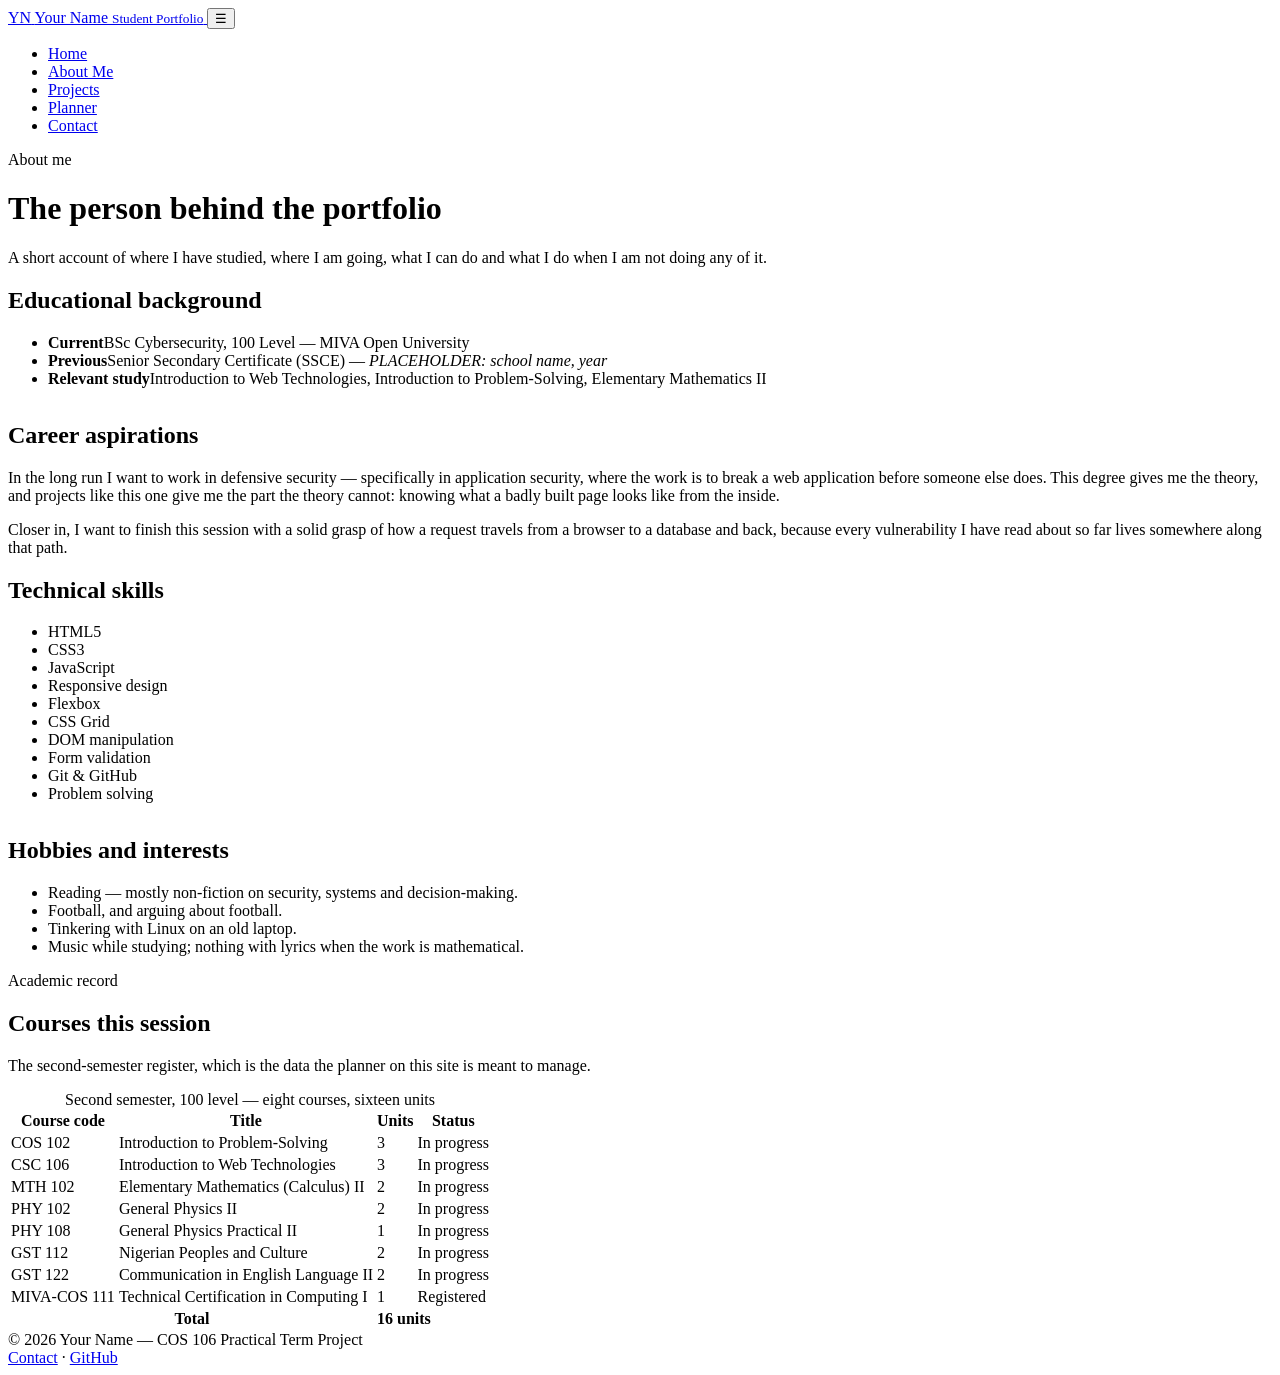
==== about.html @ 77339d54 "Add files via upload" ====
<!DOCTYPE html>
<html lang="en">
<head>
  <meta charset="UTF-8">
  <meta name="viewport" content="width=device-width, initial-scale=1.0">
  <title>About Me | Your Name — Student Portfolio</title>
  <meta name="description" content="Educational background, career aspirations, technical skills and academic record.">
  <link rel="stylesheet" href="css/style.css">
</head>
<body>

  <header class="site-header">
    <div class="container nav-bar">
      <a class="brand" href="index.html">
        <span class="mark" aria-hidden="true">YN</span>
        <span>
          Your Name
          <small>Student Portfolio</small>
        </span>
      </a>

      <button class="nav-toggle" id="navToggle" aria-expanded="false" aria-controls="navLinks" aria-label="Open menu">
        &#9776;
      </button>

      <nav aria-label="Main navigation">
        <ul class="nav-links" id="navLinks">
          <li><a href="index.html">Home</a></li>
          <li><a href="about.html" aria-current="page">About Me</a></li>
          <li><a href="projects.html">Projects</a></li>
          <li><a href="planner.html">Planner</a></li>
          <li><a href="contact.html">Contact</a></li>
        </ul>
      </nav>
    </div>
  </header>

  <main>
    <div class="container">

      <div class="page-head">
        <span class="eyebrow">About me</span>
        <h1>The person behind the portfolio</h1>
        <p class="lead muted">
          A short account of where I have studied, where I am going, what I can do and
          what I do when I am not doing any of it.
        </p>
      </div>

      <!-- ================= BACKGROUND + ASPIRATIONS ================= -->
      <section class="about-grid" aria-labelledby="backgroundTitle">
        <div>
          <h2 id="backgroundTitle">Educational background</h2>
          <ul class="info-list">
            <li><strong>Current</strong><span>BSc Cybersecurity, 100 Level — MIVA Open University</span></li>
            <li><strong>Previous</strong><span>Senior Secondary Certificate (SSCE) — <em>PLACEHOLDER: school name, year</em></span></li>
            <li><strong>Relevant study</strong><span>Introduction to Web Technologies, Introduction to Problem-Solving, Elementary Mathematics II</span></li>
          </ul>

          <h2 style="margin-top:34px">Career aspirations</h2>
          <p>
            <!-- PLACEHOLDER: 3-5 sentences, in your own words -->
            In the long run I want to work in defensive security — specifically in
            application security, where the work is to break a web application before
            someone else does. This degree gives me the theory, and projects like this one
            give me the part the theory cannot: knowing what a badly built page looks like
            from the inside.
          </p>
          <p>
            Closer in, I want to finish this session with a solid grasp of how a request
            travels from a browser to a database and back, because every vulnerability I
            have read about so far lives somewhere along that path.
          </p>
        </div>

        <div>
          <h2>Technical skills</h2>
          <ul class="skills">
            <li>HTML5</li>
            <li>CSS3</li>
            <li>JavaScript</li>
            <li>Responsive design</li>
            <li>Flexbox</li>
            <li>CSS Grid</li>
            <li>DOM manipulation</li>
            <li>Form validation</li>
            <li>Git &amp; GitHub</li>
            <li>Problem solving</li>
          </ul>

          <h2 style="margin-top:34px">Hobbies and interests</h2>
          <ul>
            <li>Reading — mostly non-fiction on security, systems and decision-making.</li>
            <li>Football, and arguing about football.</li>
            <li>Tinkering with Linux on an old laptop.</li>
            <li>Music while studying; nothing with lyrics when the work is mathematical.</li>
          </ul>
        </div>
      </section>

      <!-- ================= ACADEMIC RECORD TABLE ================= -->
      <section aria-labelledby="recordTitle">
        <div class="page-head">
          <span class="eyebrow">Academic record</span>
          <h2 id="recordTitle">Courses this session</h2>
          <p class="muted">
            The second-semester register, which is the data the planner on this site is
            meant to manage.
          </p>
        </div>

        <div class="table-wrap">
          <table>
            <caption>Second semester, 100 level — eight courses, sixteen units</caption>
            <thead>
              <tr>
                <th scope="col">Course code</th>
                <th scope="col">Title</th>
                <th scope="col">Units</th>
                <th scope="col">Status</th>
              </tr>
            </thead>
            <tbody>
              <tr>
                <td>COS 102</td>
                <td>Introduction to Problem-Solving</td>
                <td>3</td>
                <td><span class="status status--now">In progress</span></td>
              </tr>
              <tr>
                <td>CSC 106</td>
                <td>Introduction to Web Technologies</td>
                <td>3</td>
                <td><span class="status status--now">In progress</span></td>
              </tr>
              <tr>
                <td>MTH 102</td>
                <td>Elementary Mathematics (Calculus) II</td>
                <td>2</td>
                <td><span class="status status--now">In progress</span></td>
              </tr>
              <tr>
                <td>PHY 102</td>
                <td>General Physics II</td>
                <td>2</td>
                <td><span class="status status--now">In progress</span></td>
              </tr>
              <tr>
                <td>PHY 108</td>
                <td>General Physics Practical II</td>
                <td>1</td>
                <td><span class="status status--now">In progress</span></td>
              </tr>
              <tr>
                <td>GST 112</td>
                <td>Nigerian Peoples and Culture</td>
                <td>2</td>
                <td><span class="status status--now">In progress</span></td>
              </tr>
              <tr>
                <td>GST 122</td>
                <td>Communication in English Language II</td>
                <td>2</td>
                <td><span class="status status--now">In progress</span></td>
              </tr>
              <tr>
                <td>MIVA-COS 111</td>
                <td>Technical Certification in Computing I</td>
                <td>1</td>
                <td><span class="status status--done">Registered</span></td>
              </tr>
            </tbody>
            <tfoot>
              <tr>
                <th scope="row" colspan="2">Total</th>
                <td colspan="2"><strong>16 units</strong></td>
              </tr>
            </tfoot>
          </table>
        </div>
      </section>

    </div>
  </main>

  <footer class="site-footer">
    <div class="container footer-inner">
      <p style="margin:0">&copy; <span id="year">2026</span> Your Name — COS 106 Practical Term Project</p>
      <p style="margin:0">
        <a href="contact.html">Contact</a> ·
        <a href="https://github.com/" target="_blank" rel="noopener noreferrer">GitHub</a>
      </p>
    </div>
  </footer>

  <script src="js/main.js"></script>
</body>
</html>
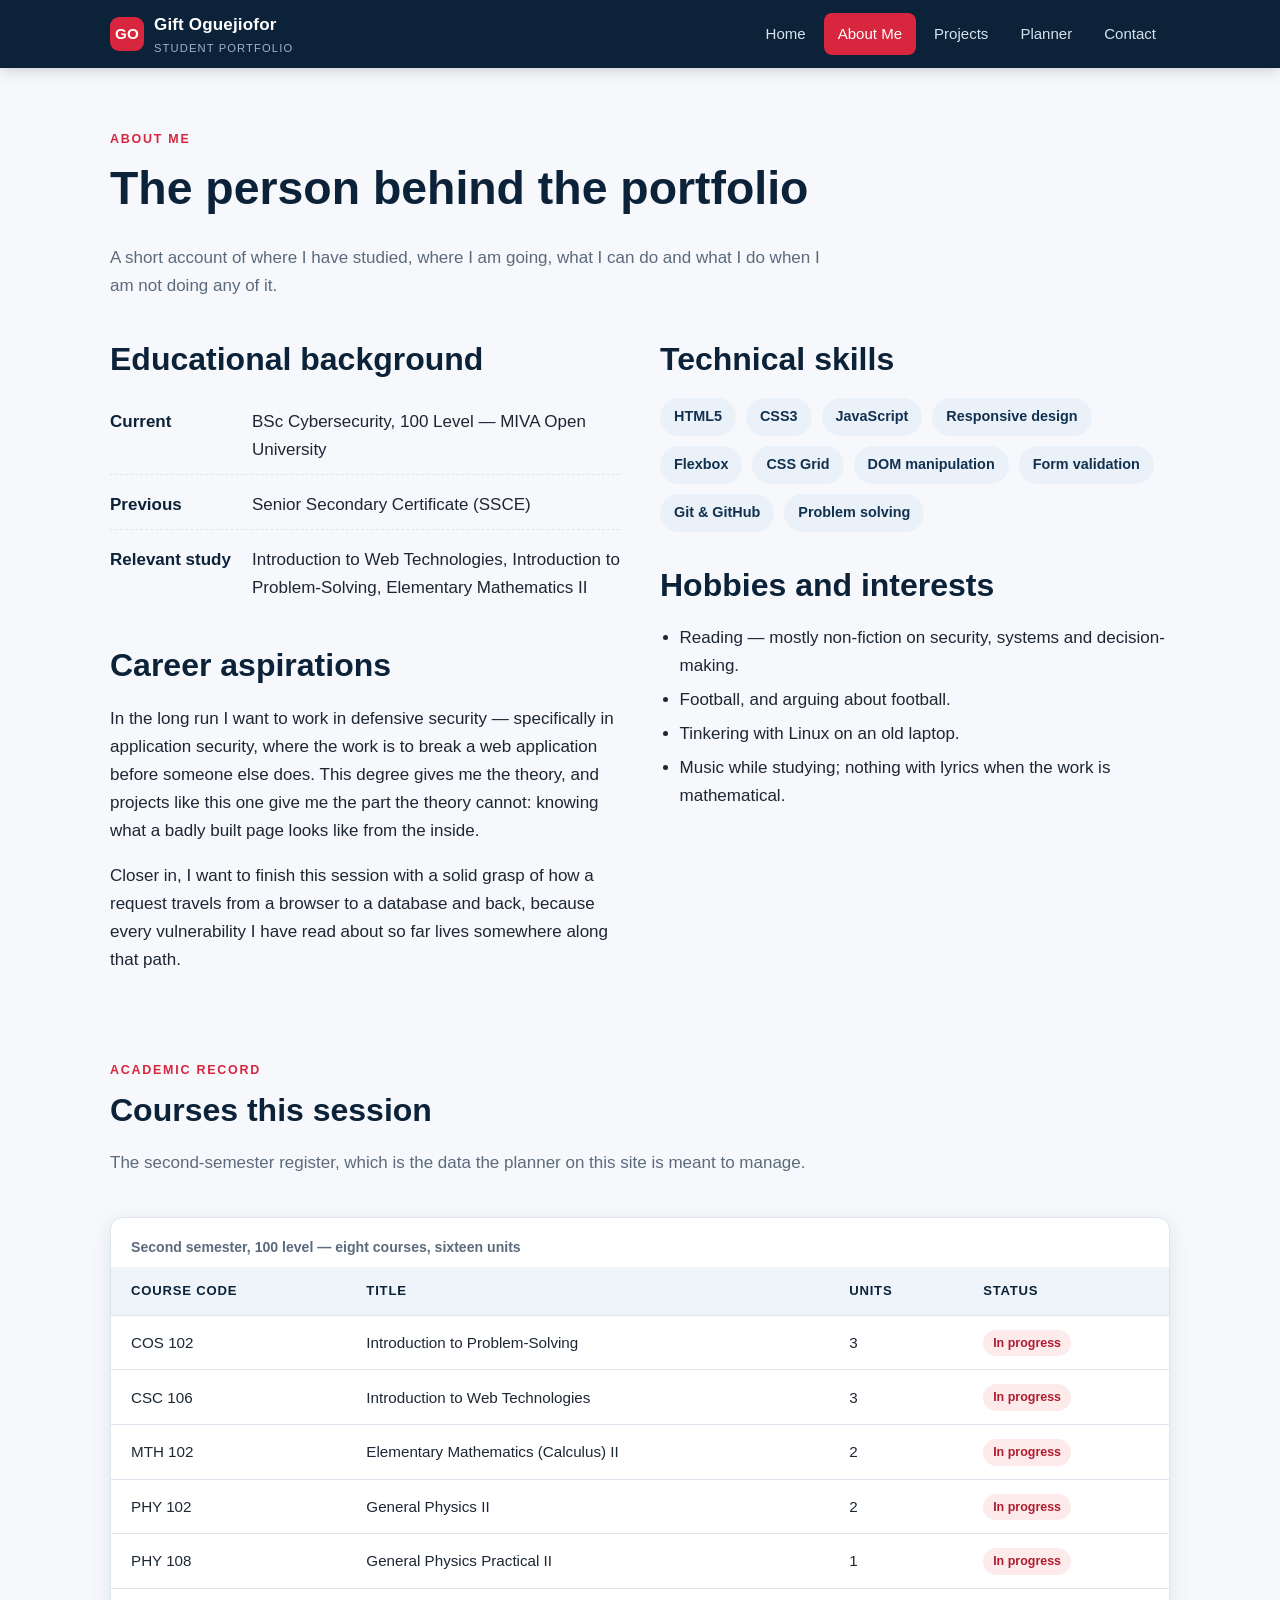
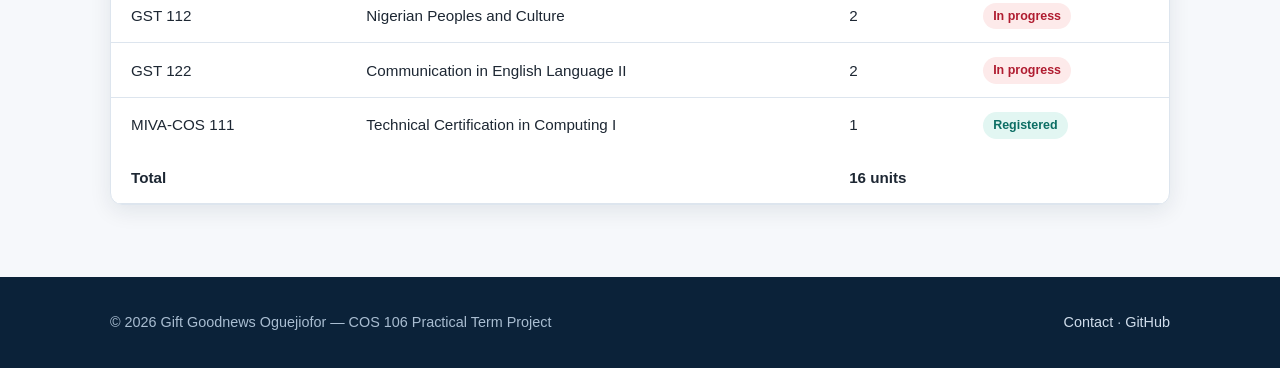
==== commit b3ac4f3d: "Personalise site: name, contact details, repo link; remove placeholder notes" ====
--- a/about.html
+++ b/about.html
@@ -3,7 +3,7 @@
 <head>
   <meta charset="UTF-8">
   <meta name="viewport" content="width=device-width, initial-scale=1.0">
-  <title>About Me | Your Name — Student Portfolio</title>
+  <title>About Me | Gift Goodnews Oguejiofor — Student Portfolio</title>
   <meta name="description" content="Educational background, career aspirations, technical skills and academic record.">
   <link rel="stylesheet" href="css/style.css">
 </head>
@@ -12,9 +12,9 @@
   <header class="site-header">
     <div class="container nav-bar">
       <a class="brand" href="index.html">
-        <span class="mark" aria-hidden="true">YN</span>
+        <span class="mark" aria-hidden="true">GO</span>
         <span>
-          Your Name
+          Gift Oguejiofor
           <small>Student Portfolio</small>
         </span>
       </a>
@@ -53,7 +53,7 @@
           <h2 id="backgroundTitle">Educational background</h2>
           <ul class="info-list">
             <li><strong>Current</strong><span>BSc Cybersecurity, 100 Level — MIVA Open University</span></li>
-            <li><strong>Previous</strong><span>Senior Secondary Certificate (SSCE) — <em>PLACEHOLDER: school name, year</em></span></li>
+            <li><strong>Previous</strong><span>Senior Secondary Certificate (SSCE)</span></li>
             <li><strong>Relevant study</strong><span>Introduction to Web Technologies, Introduction to Problem-Solving, Elementary Mathematics II</span></li>
           </ul>
 
@@ -185,10 +185,10 @@
 
   <footer class="site-footer">
     <div class="container footer-inner">
-      <p style="margin:0">&copy; <span id="year">2026</span> Your Name — COS 106 Practical Term Project</p>
+      <p style="margin:0">&copy; <span id="year">2026</span> Gift Goodnews Oguejiofor — COS 106 Practical Term Project</p>
       <p style="margin:0">
         <a href="contact.html">Contact</a> ·
-        <a href="https://github.com/" target="_blank" rel="noopener noreferrer">GitHub</a>
+        <a href="https://github.com/ggo-sys/student-portfolio" target="_blank" rel="noopener noreferrer">GitHub</a>
       </p>
     </div>
   </footer>
--- a/css/style.css
+++ b/css/style.css
@@ -0,0 +1,613 @@
+/* ==========================================================================
+   CSC 106 — Student Portfolio & Academic Management Website
+   Single external stylesheet, linked by every page.
+   Sections: variables > reset > layout > header/nav > footer > components >
+             planner > form > utilities > responsive
+   ========================================================================== */
+
+/* ---------- 1. Design tokens (consistent colour scheme) ---------- */
+:root {
+  --navy: #0b2239;
+  --navy-soft: #12314f;
+  --accent: #d7263d;
+  --accent-dark: #b01c30;
+  --teal: #12968a;
+  --ink: #1d2733;
+  --muted: #5b6b7d;
+  --bg: #f6f8fb;
+  --card: #ffffff;
+  --border: #dde5ee;
+  --radius: 12px;
+  --shadow: 0 6px 22px rgba(11, 34, 57, 0.09);
+  --shadow-lg: 0 16px 44px rgba(11, 34, 57, 0.16);
+  --max: 1100px;
+  --ease: 220ms ease;
+}
+
+/* ---------- 2. Reset ---------- */
+*,
+*::before,
+*::after { box-sizing: border-box; }
+
+html { scroll-behavior: smooth; }
+
+body {
+  margin: 0;
+  font-family: "Segoe UI", Roboto, "Helvetica Neue", Arial, sans-serif;
+  font-size: 17px;
+  line-height: 1.65;
+  color: var(--ink);
+  background: var(--bg);
+}
+
+img { max-width: 100%; display: block; }
+figure { margin: 0; }
+h1, h2, h3, h4 { line-height: 1.22; margin: 0 0 0.6em; color: var(--navy); }
+h1 { font-size: clamp(1.9rem, 4.2vw, 2.9rem); }
+h2 { font-size: clamp(1.45rem, 3vw, 2rem); }
+h3 { font-size: 1.15rem; }
+p { margin: 0 0 1em; }
+a { color: var(--accent); text-decoration: none; transition: color var(--ease); }
+a:hover { color: var(--accent-dark); }
+ul { margin: 0 0 1em; padding-left: 1.15em; }
+li { margin-bottom: 0.35em; }
+
+/* keyboard focus stays visible everywhere */
+a:focus-visible,
+button:focus-visible,
+input:focus-visible,
+textarea:focus-visible,
+select:focus-visible {
+  outline: 3px solid var(--teal);
+  outline-offset: 2px;
+}
+
+/* ---------- 3. Layout ---------- */
+.container {
+  width: 100%;
+  max-width: var(--max);
+  margin: 0 auto;
+  padding: 0 20px;
+}
+
+main { display: block; padding: 56px 0 72px; }
+main > .container > section + section { margin-top: 64px; }
+
+.page-head { max-width: 720px; margin-bottom: 40px; }
+.page-head .eyebrow {
+  display: inline-block;
+  font-size: 0.78rem;
+  letter-spacing: 0.14em;
+  text-transform: uppercase;
+  font-weight: 700;
+  color: var(--accent);
+  margin-bottom: 10px;
+}
+
+/* ---------- 4. Header and navigation ---------- */
+.site-header {
+  position: sticky;
+  top: 0;
+  z-index: 50;
+  background: var(--navy);
+  box-shadow: 0 2px 14px rgba(0, 0, 0, 0.18);
+}
+
+.nav-bar {
+  display: flex;
+  align-items: center;
+  justify-content: space-between;
+  gap: 20px;
+  min-height: 68px;
+}
+
+.brand {
+  display: flex;
+  align-items: center;
+  gap: 10px;
+  color: #fff;
+  font-weight: 700;
+  letter-spacing: 0.01em;
+}
+.brand:hover { color: #fff; }
+.brand .mark {
+  display: grid;
+  place-items: center;
+  width: 34px;
+  height: 34px;
+  border-radius: 9px;
+  background: var(--accent);
+  color: #fff;
+  font-size: 0.95rem;
+}
+.brand small {
+  display: block;
+  font-size: 0.7rem;
+  font-weight: 500;
+  letter-spacing: 0.1em;
+  text-transform: uppercase;
+  color: #9fb4c9;
+}
+
+/* nav list */
+.nav-links {
+  display: flex;
+  align-items: center;
+  gap: 4px;
+  list-style: none;
+  margin: 0;
+  padding: 0;
+}
+.nav-links li { margin: 0; }
+.nav-links a {
+  display: block;
+  padding: 9px 14px;
+  border-radius: 8px;
+  color: #d7e3ef;
+  font-size: 0.94rem;
+  font-weight: 500;
+  transition: background var(--ease), color var(--ease);
+}
+.nav-links a:hover { background: var(--navy-soft); color: #fff; }
+.nav-links a[aria-current="page"] {
+  background: var(--accent);
+  color: #fff;
+}
+
+/* mobile menu button */
+.nav-toggle {
+  display: none;
+  width: 44px;
+  height: 44px;
+  border: 1px solid #33506f;
+  border-radius: 9px;
+  background: transparent;
+  color: #fff;
+  font-size: 1.25rem;
+  cursor: pointer;
+  transition: background var(--ease);
+}
+.nav-toggle:hover { background: var(--navy-soft); }
+
+/* ---------- 5. Hero (homepage) ---------- */
+.hero {
+  display: grid;
+  grid-template-columns: 1.35fr 0.85fr;
+  gap: 48px;
+  align-items: center;
+  padding: 28px 0 8px;
+}
+.hero-text h1 { margin-bottom: 0.35em; }
+.hero-text .lead { font-size: 1.1rem; color: var(--muted); max-width: 46ch; }
+.hero-photo {
+  position: relative;
+  justify-self: center;
+  width: 100%;
+  max-width: 330px;
+}
+.hero-photo img {
+  width: 100%;
+  aspect-ratio: 4 / 5;
+  object-fit: cover;
+  border-radius: 18px;
+  box-shadow: var(--shadow-lg);
+  border: 6px solid #fff;
+  background: #e7edf4;
+}
+
+/* ---------- 6. Buttons ---------- */
+.btn {
+  display: inline-flex;
+  align-items: center;
+  gap: 8px;
+  padding: 12px 22px;
+  border: 0;
+  border-radius: 9px;
+  background: var(--accent);
+  color: #fff;
+  font: inherit;
+  font-weight: 600;
+  cursor: pointer;
+  transition: transform var(--ease), background var(--ease), box-shadow var(--ease);
+}
+.btn:hover {
+  background: var(--accent-dark);
+  color: #fff;
+  transform: translateY(-2px);
+  box-shadow: 0 8px 20px rgba(215, 38, 61, 0.3);
+}
+.btn:active { transform: translateY(0); }
+.btn--ghost {
+  background: transparent;
+  color: var(--navy);
+  border: 2px solid var(--border);
+}
+.btn--ghost:hover {
+  background: #fff;
+  color: var(--navy);
+  border-color: var(--navy);
+  box-shadow: var(--shadow);
+}
+.btn-row { display: flex; flex-wrap: wrap; gap: 12px; margin-top: 22px; }
+
+/* ---------- 7. Cards / grids (CSS Grid) ---------- */
+.card {
+  background: var(--card);
+  border: 1px solid var(--border);
+  border-radius: var(--radius);
+  padding: 26px;
+  box-shadow: var(--shadow);
+  transition: transform var(--ease), box-shadow var(--ease);
+}
+.card h3 { margin-top: 0; }
+.card p:last-child { margin-bottom: 0; }
+
+.card-grid {
+  display: grid;
+  grid-template-columns: repeat(auto-fit, minmax(260px, 1fr));
+  gap: 24px;
+}
+
+/* project cards */
+.project-grid {
+  display: grid;
+  grid-template-columns: repeat(auto-fit, minmax(290px, 1fr));
+  gap: 28px;
+}
+.project {
+  display: flex;
+  flex-direction: column;
+  overflow: hidden;
+  background: var(--card);
+  border: 1px solid var(--border);
+  border-radius: var(--radius);
+  box-shadow: var(--shadow);
+  transition: transform var(--ease), box-shadow var(--ease);
+}
+.project:hover { transform: translateY(-6px); box-shadow: var(--shadow-lg); }
+.project img {
+  width: 100%;
+  aspect-ratio: 16 / 10;
+  object-fit: cover;
+  background: #e7edf4;
+}
+.project .body { padding: 22px 22px 24px; display: flex; flex-direction: column; flex: 1; }
+.project .body p { color: var(--muted); flex: 1; }
+.project .tags { display: flex; flex-wrap: wrap; gap: 8px; margin: 0 0 16px; padding: 0; list-style: none; }
+.project .tags li {
+  margin: 0;
+  font-size: 0.76rem;
+  font-weight: 600;
+  letter-spacing: 0.04em;
+  text-transform: uppercase;
+  color: var(--navy-soft);
+  background: #eaf1f8;
+  padding: 4px 9px;
+  border-radius: 999px;
+}
+.project .links { display: flex; gap: 16px; font-weight: 600; font-size: 0.92rem; }
+
+/* ---------- 8. Tables ---------- */
+.table-wrap {
+  overflow-x: auto;
+  border: 1px solid var(--border);
+  border-radius: var(--radius);
+  background: var(--card);
+  box-shadow: var(--shadow);
+}
+table { width: 100%; border-collapse: collapse; font-size: 0.95rem; }
+caption {
+  caption-side: top;
+  text-align: left;
+  padding: 18px 20px 8px;
+  font-weight: 600;
+  color: var(--muted);
+  font-size: 0.88rem;
+}
+th, td { padding: 13px 20px; text-align: left; border-bottom: 1px solid var(--border); }
+thead th {
+  background: #eef4fa;
+  color: var(--navy);
+  font-size: 0.82rem;
+  letter-spacing: 0.06em;
+  text-transform: uppercase;
+}
+tbody tr:last-child td { border-bottom: 0; }
+tbody tr:hover { background: #f9fbfd; }
+.status {
+  display: inline-block;
+  padding: 3px 10px;
+  border-radius: 999px;
+  font-size: 0.78rem;
+  font-weight: 700;
+}
+.status--done { background: #e2f6f2; color: #0c6e64; }
+.status--now { background: #fdeaea; color: var(--accent-dark); }
+
+/* ---------- 9. About page layout ---------- */
+.about-grid {
+  display: grid;
+  grid-template-columns: 1fr 1fr;
+  gap: 40px;
+  align-items: start;
+}
+.info-list { list-style: none; padding: 0; }
+.info-list li {
+  display: flex;
+  gap: 12px;
+  padding: 10px 0;
+  border-bottom: 1px dashed var(--border);
+}
+.info-list li:last-child { border-bottom: 0; }
+.info-list strong { color: var(--navy); min-width: 130px; }
+
+.skills { display: flex; flex-wrap: wrap; gap: 10px; padding: 0; list-style: none; }
+.skills li {
+  margin: 0;
+  padding: 7px 14px;
+  border-radius: 999px;
+  background: #eaf1f8;
+  color: var(--navy-soft);
+  font-size: 0.9rem;
+  font-weight: 600;
+  transition: transform var(--ease), background var(--ease);
+}
+.skills li:hover { transform: translateY(-2px); background: #dbe8f5; }
+
+/* ---------- 10. Multimedia ---------- */
+.media-block {
+  display: grid;
+  grid-template-columns: 1fr 1.4fr;
+  gap: 30px;
+  align-items: center;
+  background: var(--navy);
+  color: #dbe7f2;
+  border-radius: var(--radius);
+  padding: 30px;
+}
+.media-block h2, .media-block h3 { color: #fff; }
+.media-block audio { width: 100%; }
+
+/* ---------- 11. Academic planner ---------- */
+.planner { display: grid; grid-template-columns: 1fr; gap: 26px; }
+
+.planner-form {
+  display: grid;
+  grid-template-columns: 1fr auto;
+  gap: 12px;
+  background: var(--card);
+  border: 1px solid var(--border);
+  border-radius: var(--radius);
+  padding: 20px;
+  box-shadow: var(--shadow);
+}
+.planner-form input {
+  width: 100%;
+  padding: 13px 16px;
+  font: inherit;
+  color: var(--ink);
+  background: #f9fbfd;
+  border: 2px solid var(--border);
+  border-radius: 9px;
+  transition: border-color var(--ease), background var(--ease);
+}
+.planner-form input:focus { border-color: var(--teal); background: #fff; }
+
+.task-stats {
+  display: flex;
+  flex-wrap: wrap;
+  gap: 10px 28px;
+  font-size: 0.92rem;
+  color: var(--muted);
+}
+.task-stats strong { color: var(--navy); font-size: 1.05rem; }
+
+.task-list { list-style: none; margin: 0; padding: 0; display: grid; gap: 10px; }
+.task {
+  display: grid;
+  grid-template-columns: auto 1fr auto;
+  align-items: center;
+  gap: 14px;
+  padding: 14px 18px;
+  background: var(--card);
+  border: 1px solid var(--border);
+  border-left: 5px solid var(--teal);
+  border-radius: 10px;
+  box-shadow: 0 3px 10px rgba(11, 34, 57, 0.06);
+  animation: slide-in 260ms ease both;
+  transition: opacity var(--ease), border-color var(--ease), transform var(--ease);
+}
+.task:hover { transform: translateX(3px); }
+.task input[type="checkbox"] {
+  width: 20px;
+  height: 20px;
+  accent-color: var(--teal);
+  cursor: pointer;
+}
+.task .task-text { word-break: break-word; }
+.task.is-done {
+  border-left-color: var(--border);
+  opacity: 0.62;
+}
+.task.is-done .task-text { text-decoration: line-through; color: var(--muted); }
+
+.delete-btn {
+  border: 0;
+  background: #fdeaea;
+  color: var(--accent-dark);
+  font: inherit;
+  font-size: 0.85rem;
+  font-weight: 600;
+  padding: 7px 13px;
+  border-radius: 8px;
+  cursor: pointer;
+  transition: background var(--ease), color var(--ease);
+}
+.delete-btn:hover { background: var(--accent); color: #fff; }
+
+.empty-state {
+  text-align: center;
+  padding: 38px 20px;
+  border: 2px dashed var(--border);
+  border-radius: var(--radius);
+  color: var(--muted);
+  background: #fbfdff;
+}
+
+@keyframes slide-in {
+  from { opacity: 0; transform: translateY(-6px); }
+  to { opacity: 1; transform: translateY(0); }
+}
+
+/* ---------- 12. Contact form ---------- */
+.contact-grid { display: grid; grid-template-columns: 1.15fr 0.85fr; gap: 40px; align-items: start; }
+
+.form-card {
+  background: var(--card);
+  border: 1px solid var(--border);
+  border-radius: var(--radius);
+  padding: 30px;
+  box-shadow: var(--shadow);
+}
+.field { margin-bottom: 20px; }
+.field label {
+  display: block;
+  font-weight: 600;
+  font-size: 0.92rem;
+  margin-bottom: 7px;
+  color: var(--navy);
+}
+.field input,
+.field textarea {
+  width: 100%;
+  padding: 12px 15px;
+  font: inherit;
+  color: var(--ink);
+  background: #f9fbfd;
+  border: 2px solid var(--border);
+  border-radius: 9px;
+  transition: border-color var(--ease), background var(--ease), box-shadow var(--ease);
+}
+.field textarea { resize: vertical; min-height: 130px; }
+.field input:focus,
+.field textarea:focus {
+  border-color: var(--teal);
+  background: #fff;
+  box-shadow: 0 0 0 4px rgba(18, 150, 138, 0.12);
+}
+.field.has-error input,
+.field.has-error textarea { border-color: var(--accent); background: #fffafa; }
+
+.error-msg {
+  display: block;
+  min-height: 1.2em;
+  margin-top: 6px;
+  font-size: 0.84rem;
+  font-weight: 600;
+  color: var(--accent-dark);
+}
+
+.form-status {
+  margin-top: 18px;
+  padding: 14px 16px;
+  border-radius: 9px;
+  font-weight: 600;
+  font-size: 0.94rem;
+  display: none;
+}
+.form-status.is-visible { display: block; animation: slide-in 260ms ease both; }
+.form-status.is-ok { background: #e2f6f2; color: #0c6e64; }
+.form-status.is-bad { background: #fdeaea; color: var(--accent-dark); }
+
+/* ---------- 13. Footer ---------- */
+.site-footer {
+  background: var(--navy);
+  color: #a9bdd1;
+  padding: 34px 0;
+  font-size: 0.9rem;
+}
+.footer-inner {
+  display: flex;
+  flex-wrap: wrap;
+  gap: 14px;
+  justify-content: space-between;
+  align-items: center;
+}
+.site-footer a { color: #cfdcea; }
+.site-footer a:hover { color: #fff; }
+
+/* ---------- 14. Utilities ---------- */
+.sr-only {
+  position: absolute;
+  width: 1px; height: 1px;
+  padding: 0; margin: -1px;
+  overflow: hidden;
+  clip: rect(0 0 0 0);
+  white-space: nowrap;
+  border: 0;
+}
+.muted { color: var(--muted); }
+.mt-0 { margin-top: 0; }
+.text-center { text-align: center; }
+
+/* entrance animation for page content */
+main .container > * { animation: fade-up 460ms ease both; }
+@keyframes fade-up {
+  from { opacity: 0; transform: translateY(10px); }
+  to { opacity: 1; transform: translateY(0); }
+}
+
+/* respect reduced-motion preference */
+@media (prefers-reduced-motion: reduce) {
+  *, *::before, *::after {
+    animation-duration: 0.001ms !important;
+    transition-duration: 0.001ms !important;
+    scroll-behavior: auto !important;
+  }
+}
+
+/* ---------- 15. Responsive (mobile-friendly) ---------- */
+@media (max-width: 900px) {
+  /* minmax(0, 1fr), not 1fr: a grid track defaults to min-content, and a wide
+     child would otherwise push the whole column past the viewport. */
+  .hero { grid-template-columns: minmax(0, 1fr); gap: 34px; }
+  .hero-photo { order: -1; max-width: 260px; }
+  .about-grid,
+  .contact-grid,
+  .media-block { grid-template-columns: minmax(0, 1fr); }
+  main { padding: 40px 0 56px; }
+}
+
+@media (max-width: 760px) {
+  body { font-size: 16px; }
+
+  .nav-toggle { display: block; }
+
+  .nav-links {
+    position: absolute;
+    top: 68px;
+    left: 0;
+    right: 0;
+    flex-direction: column;
+    align-items: stretch;
+    gap: 2px;
+    padding: 12px;
+    background: var(--navy);
+    border-top: 1px solid #24415f;
+    box-shadow: 0 14px 24px rgba(0, 0, 0, 0.28);
+    display: none;
+  }
+  .nav-links.is-open { display: flex; }
+  .nav-links a { padding: 12px 14px; }
+
+  .planner-form { grid-template-columns: minmax(0, 1fr); }
+  .task { grid-template-columns: auto minmax(0, 1fr); row-gap: 10px; }
+  .task .delete-btn { grid-column: 2; justify-self: start; }
+  .form-card { padding: 22px; }
+  .project-grid { grid-template-columns: minmax(0, 1fr); }
+}
+
+@media (max-width: 420px) {
+  .brand small { display: none; }
+  .btn { width: 100%; justify-content: center; }
+}
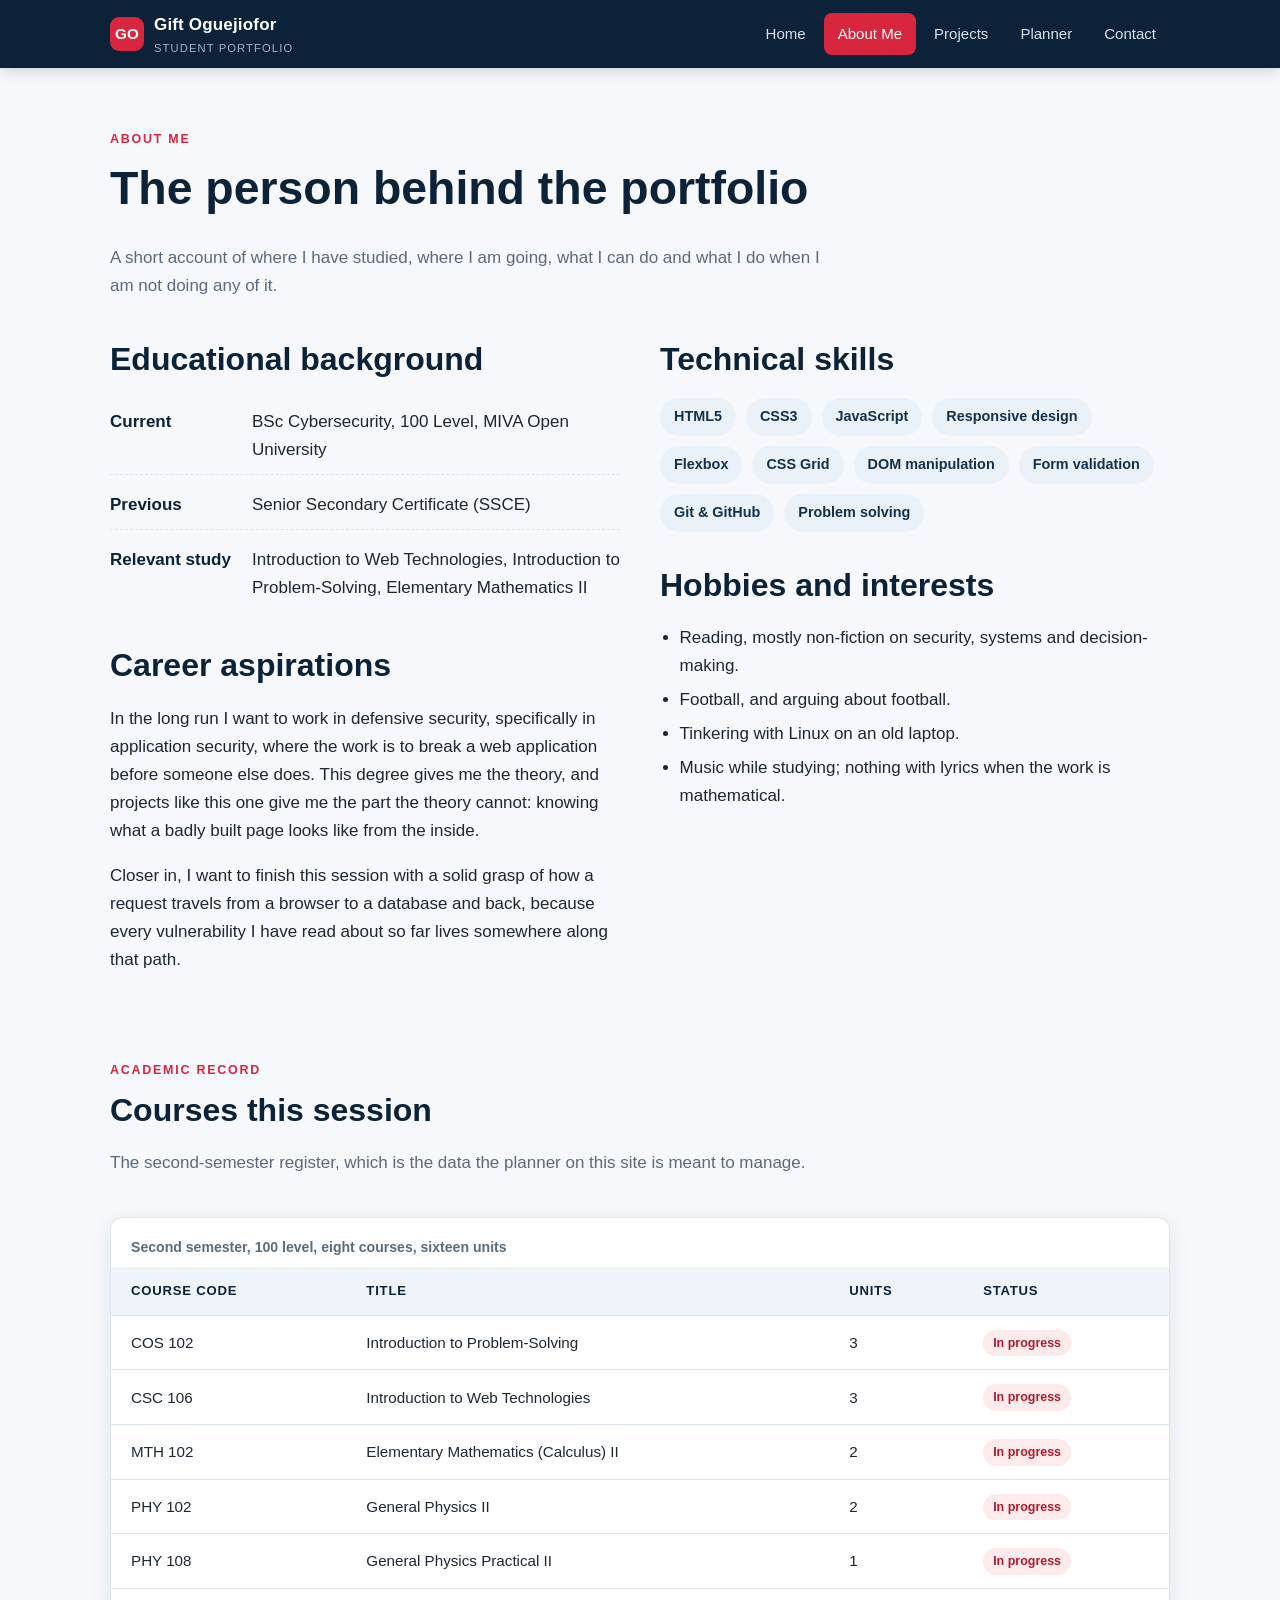
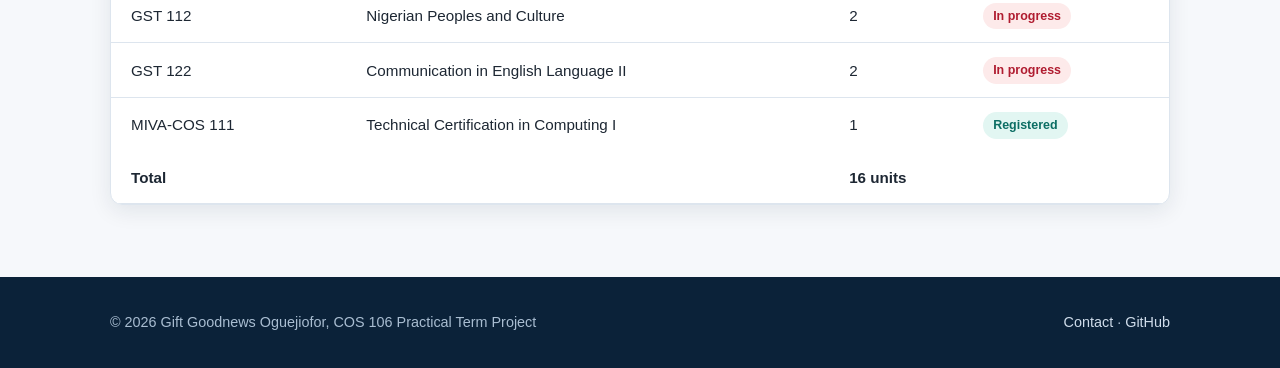
==== commit 9d478313: "Remove audio element; replace long dashes with ordinary punctuation" ====
--- a/about.html
+++ b/about.html
@@ -1,198 +1,198 @@
 <!DOCTYPE html>
 <html lang="en">
 <head>
-  <meta charset="UTF-8">
-  <meta name="viewport" content="width=device-width, initial-scale=1.0">
-  <title>About Me | Gift Goodnews Oguejiofor — Student Portfolio</title>
-  <meta name="description" content="Educational background, career aspirations, technical skills and academic record.">
-  <link rel="stylesheet" href="css/style.css">
+ <meta charset="UTF-8">
+ <meta name="viewport" content="width=device-width, initial-scale=1.0">
+ <title>About Me | Gift Goodnews Oguejiofor, Student Portfolio</title>
+ <meta name="description" content="Educational background, career aspirations, technical skills and academic record.">
+ <link rel="stylesheet" href="css/style.css">
 </head>
 <body>
 
-  <header class="site-header">
-    <div class="container nav-bar">
-      <a class="brand" href="index.html">
-        <span class="mark" aria-hidden="true">GO</span>
-        <span>
-          Gift Oguejiofor
-          <small>Student Portfolio</small>
-        </span>
-      </a>
+ <header class="site-header">
+  <div class="container nav-bar">
+   <a class="brand" href="index.html">
+    <span class="mark" aria-hidden="true">GO</span>
+    <span>
+     Gift Oguejiofor
+     <small>Student Portfolio</small>
+    </span>
+   </a>
 
-      <button class="nav-toggle" id="navToggle" aria-expanded="false" aria-controls="navLinks" aria-label="Open menu">
-        &#9776;
-      </button>
+   <button class="nav-toggle" id="navToggle" aria-expanded="false" aria-controls="navLinks" aria-label="Open menu">
+    &#9776;
+   </button>
 
-      <nav aria-label="Main navigation">
-        <ul class="nav-links" id="navLinks">
-          <li><a href="index.html">Home</a></li>
-          <li><a href="about.html" aria-current="page">About Me</a></li>
-          <li><a href="projects.html">Projects</a></li>
-          <li><a href="planner.html">Planner</a></li>
-          <li><a href="contact.html">Contact</a></li>
-        </ul>
-      </nav>
+   <nav aria-label="Main navigation">
+    <ul class="nav-links" id="navLinks">
+     <li><a href="index.html">Home</a></li>
+     <li><a href="about.html" aria-current="page">About Me</a></li>
+     <li><a href="projects.html">Projects</a></li>
+     <li><a href="planner.html">Planner</a></li>
+     <li><a href="contact.html">Contact</a></li>
+    </ul>
+   </nav>
+  </div>
+ </header>
+
+ <main>
+  <div class="container">
+
+   <div class="page-head">
+    <span class="eyebrow">About me</span>
+    <h1>The person behind the portfolio</h1>
+    <p class="lead muted">
+     A short account of where I have studied, where I am going, what I can do and
+     what I do when I am not doing any of it.
+    </p>
+   </div>
+
+   <!-- ================= BACKGROUND + ASPIRATIONS ================= -->
+   <section class="about-grid" aria-labelledby="backgroundTitle">
+    <div>
+     <h2 id="backgroundTitle">Educational background</h2>
+     <ul class="info-list">
+      <li><strong>Current</strong><span>BSc Cybersecurity, 100 Level, MIVA Open University</span></li>
+      <li><strong>Previous</strong><span>Senior Secondary Certificate (SSCE)</span></li>
+      <li><strong>Relevant study</strong><span>Introduction to Web Technologies, Introduction to Problem-Solving, Elementary Mathematics II</span></li>
+     </ul>
+
+     <h2 style="margin-top:34px">Career aspirations</h2>
+     <p>
+      <!-- PLACEHOLDER: 3-5 sentences, in your own words -->
+      In the long run I want to work in defensive security, specifically in
+      application security, where the work is to break a web application before
+      someone else does. This degree gives me the theory, and projects like this one
+      give me the part the theory cannot: knowing what a badly built page looks like
+      from the inside.
+     </p>
+     <p>
+      Closer in, I want to finish this session with a solid grasp of how a request
+      travels from a browser to a database and back, because every vulnerability I
+      have read about so far lives somewhere along that path.
+     </p>
     </div>
-  </header>
 
-  <main>
-    <div class="container">
+    <div>
+     <h2>Technical skills</h2>
+     <ul class="skills">
+      <li>HTML5</li>
+      <li>CSS3</li>
+      <li>JavaScript</li>
+      <li>Responsive design</li>
+      <li>Flexbox</li>
+      <li>CSS Grid</li>
+      <li>DOM manipulation</li>
+      <li>Form validation</li>
+      <li>Git &amp; GitHub</li>
+      <li>Problem solving</li>
+     </ul>
 
-      <div class="page-head">
-        <span class="eyebrow">About me</span>
-        <h1>The person behind the portfolio</h1>
-        <p class="lead muted">
-          A short account of where I have studied, where I am going, what I can do and
-          what I do when I am not doing any of it.
-        </p>
-      </div>
+     <h2 style="margin-top:34px">Hobbies and interests</h2>
+     <ul>
+      <li>Reading, mostly non-fiction on security, systems and decision-making.</li>
+      <li>Football, and arguing about football.</li>
+      <li>Tinkering with Linux on an old laptop.</li>
+      <li>Music while studying; nothing with lyrics when the work is mathematical.</li>
+     </ul>
+    </div>
+   </section>
 
-      <!-- ================= BACKGROUND + ASPIRATIONS ================= -->
-      <section class="about-grid" aria-labelledby="backgroundTitle">
-        <div>
-          <h2 id="backgroundTitle">Educational background</h2>
-          <ul class="info-list">
-            <li><strong>Current</strong><span>BSc Cybersecurity, 100 Level — MIVA Open University</span></li>
-            <li><strong>Previous</strong><span>Senior Secondary Certificate (SSCE)</span></li>
-            <li><strong>Relevant study</strong><span>Introduction to Web Technologies, Introduction to Problem-Solving, Elementary Mathematics II</span></li>
-          </ul>
+   <!-- ================= ACADEMIC RECORD TABLE ================= -->
+   <section aria-labelledby="recordTitle">
+    <div class="page-head">
+     <span class="eyebrow">Academic record</span>
+     <h2 id="recordTitle">Courses this session</h2>
+     <p class="muted">
+      The second-semester register, which is the data the planner on this site is
+      meant to manage.
+     </p>
+    </div>
 
-          <h2 style="margin-top:34px">Career aspirations</h2>
-          <p>
-            <!-- PLACEHOLDER: 3-5 sentences, in your own words -->
-            In the long run I want to work in defensive security — specifically in
-            application security, where the work is to break a web application before
-            someone else does. This degree gives me the theory, and projects like this one
-            give me the part the theory cannot: knowing what a badly built page looks like
-            from the inside.
-          </p>
-          <p>
-            Closer in, I want to finish this session with a solid grasp of how a request
-            travels from a browser to a database and back, because every vulnerability I
-            have read about so far lives somewhere along that path.
-          </p>
-        </div>
+    <div class="table-wrap">
+     <table>
+      <caption>Second semester, 100 level, eight courses, sixteen units</caption>
+      <thead>
+       <tr>
+        <th scope="col">Course code</th>
+        <th scope="col">Title</th>
+        <th scope="col">Units</th>
+        <th scope="col">Status</th>
+       </tr>
+      </thead>
+      <tbody>
+       <tr>
+        <td>COS 102</td>
+        <td>Introduction to Problem-Solving</td>
+        <td>3</td>
+        <td><span class="status status--now">In progress</span></td>
+       </tr>
+       <tr>
+        <td>CSC 106</td>
+        <td>Introduction to Web Technologies</td>
+        <td>3</td>
+        <td><span class="status status--now">In progress</span></td>
+       </tr>
+       <tr>
+        <td>MTH 102</td>
+        <td>Elementary Mathematics (Calculus) II</td>
+        <td>2</td>
+        <td><span class="status status--now">In progress</span></td>
+       </tr>
+       <tr>
+        <td>PHY 102</td>
+        <td>General Physics II</td>
+        <td>2</td>
+        <td><span class="status status--now">In progress</span></td>
+       </tr>
+       <tr>
+        <td>PHY 108</td>
+        <td>General Physics Practical II</td>
+        <td>1</td>
+        <td><span class="status status--now">In progress</span></td>
+       </tr>
+       <tr>
+        <td>GST 112</td>
+        <td>Nigerian Peoples and Culture</td>
+        <td>2</td>
+        <td><span class="status status--now">In progress</span></td>
+       </tr>
+       <tr>
+        <td>GST 122</td>
+        <td>Communication in English Language II</td>
+        <td>2</td>
+        <td><span class="status status--now">In progress</span></td>
+       </tr>
+       <tr>
+        <td>MIVA-COS 111</td>
+        <td>Technical Certification in Computing I</td>
+        <td>1</td>
+        <td><span class="status status--done">Registered</span></td>
+       </tr>
+      </tbody>
+      <tfoot>
+       <tr>
+        <th scope="row" colspan="2">Total</th>
+        <td colspan="2"><strong>16 units</strong></td>
+       </tr>
+      </tfoot>
+     </table>
+    </div>
+   </section>
 
-        <div>
-          <h2>Technical skills</h2>
-          <ul class="skills">
-            <li>HTML5</li>
-            <li>CSS3</li>
-            <li>JavaScript</li>
-            <li>Responsive design</li>
-            <li>Flexbox</li>
-            <li>CSS Grid</li>
-            <li>DOM manipulation</li>
-            <li>Form validation</li>
-            <li>Git &amp; GitHub</li>
-            <li>Problem solving</li>
-          </ul>
+  </div>
+ </main>
 
-          <h2 style="margin-top:34px">Hobbies and interests</h2>
-          <ul>
-            <li>Reading — mostly non-fiction on security, systems and decision-making.</li>
-            <li>Football, and arguing about football.</li>
-            <li>Tinkering with Linux on an old laptop.</li>
-            <li>Music while studying; nothing with lyrics when the work is mathematical.</li>
-          </ul>
-        </div>
-      </section>
+ <footer class="site-footer">
+  <div class="container footer-inner">
+   <p style="margin:0">&copy; <span id="year">2026</span> Gift Goodnews Oguejiofor, COS 106 Practical Term Project</p>
+   <p style="margin:0">
+    <a href="contact.html">Contact</a> ·
+    <a href="https://github.com/ggo-sys/student-portfolio" target="_blank" rel="noopener noreferrer">GitHub</a>
+   </p>
+  </div>
+ </footer>
 
-      <!-- ================= ACADEMIC RECORD TABLE ================= -->
-      <section aria-labelledby="recordTitle">
-        <div class="page-head">
-          <span class="eyebrow">Academic record</span>
-          <h2 id="recordTitle">Courses this session</h2>
-          <p class="muted">
-            The second-semester register, which is the data the planner on this site is
-            meant to manage.
-          </p>
-        </div>
-
-        <div class="table-wrap">
-          <table>
-            <caption>Second semester, 100 level — eight courses, sixteen units</caption>
-            <thead>
-              <tr>
-                <th scope="col">Course code</th>
-                <th scope="col">Title</th>
-                <th scope="col">Units</th>
-                <th scope="col">Status</th>
-              </tr>
-            </thead>
-            <tbody>
-              <tr>
-                <td>COS 102</td>
-                <td>Introduction to Problem-Solving</td>
-                <td>3</td>
-                <td><span class="status status--now">In progress</span></td>
-              </tr>
-              <tr>
-                <td>CSC 106</td>
-                <td>Introduction to Web Technologies</td>
-                <td>3</td>
-                <td><span class="status status--now">In progress</span></td>
-              </tr>
-              <tr>
-                <td>MTH 102</td>
-                <td>Elementary Mathematics (Calculus) II</td>
-                <td>2</td>
-                <td><span class="status status--now">In progress</span></td>
-              </tr>
-              <tr>
-                <td>PHY 102</td>
-                <td>General Physics II</td>
-                <td>2</td>
-                <td><span class="status status--now">In progress</span></td>
-              </tr>
-              <tr>
-                <td>PHY 108</td>
-                <td>General Physics Practical II</td>
-                <td>1</td>
-                <td><span class="status status--now">In progress</span></td>
-              </tr>
-              <tr>
-                <td>GST 112</td>
-                <td>Nigerian Peoples and Culture</td>
-                <td>2</td>
-                <td><span class="status status--now">In progress</span></td>
-              </tr>
-              <tr>
-                <td>GST 122</td>
-                <td>Communication in English Language II</td>
-                <td>2</td>
-                <td><span class="status status--now">In progress</span></td>
-              </tr>
-              <tr>
-                <td>MIVA-COS 111</td>
-                <td>Technical Certification in Computing I</td>
-                <td>1</td>
-                <td><span class="status status--done">Registered</span></td>
-              </tr>
-            </tbody>
-            <tfoot>
-              <tr>
-                <th scope="row" colspan="2">Total</th>
-                <td colspan="2"><strong>16 units</strong></td>
-              </tr>
-            </tfoot>
-          </table>
-        </div>
-      </section>
-
-    </div>
-  </main>
-
-  <footer class="site-footer">
-    <div class="container footer-inner">
-      <p style="margin:0">&copy; <span id="year">2026</span> Gift Goodnews Oguejiofor — COS 106 Practical Term Project</p>
-      <p style="margin:0">
-        <a href="contact.html">Contact</a> ·
-        <a href="https://github.com/ggo-sys/student-portfolio" target="_blank" rel="noopener noreferrer">GitHub</a>
-      </p>
-    </div>
-  </footer>
-
-  <script src="js/main.js"></script>
+ <script src="js/main.js"></script>
 </body>
 </html>
--- a/css/style.css
+++ b/css/style.css
@@ -1,27 +1,27 @@
 /* ==========================================================================
-   CSC 106 — Student Portfolio & Academic Management Website
-   Single external stylesheet, linked by every page.
-   Sections: variables > reset > layout > header/nav > footer > components >
-             planner > form > utilities > responsive
-   ========================================================================== */
+  CSC 106, Student Portfolio & Academic Management Website
+  Single external stylesheet, linked by every page.
+  Sections: variables > reset > layout > header/nav > footer > components >
+       planner > form > utilities > responsive
+  ========================================================================== */
 
 /* ---------- 1. Design tokens (consistent colour scheme) ---------- */
 :root {
-  --navy: #0b2239;
-  --navy-soft: #12314f;
-  --accent: #d7263d;
-  --accent-dark: #b01c30;
-  --teal: #12968a;
-  --ink: #1d2733;
-  --muted: #5b6b7d;
-  --bg: #f6f8fb;
-  --card: #ffffff;
-  --border: #dde5ee;
-  --radius: 12px;
-  --shadow: 0 6px 22px rgba(11, 34, 57, 0.09);
-  --shadow-lg: 0 16px 44px rgba(11, 34, 57, 0.16);
-  --max: 1100px;
-  --ease: 220ms ease;
+ --navy: #0b2239;
+ --navy-soft: #12314f;
+ --accent: #d7263d;
+ --accent-dark: #b01c30;
+ --teal: #12968a;
+ --ink: #1d2733;
+ --muted: #5b6b7d;
+ --bg: #f6f8fb;
+ --card: #ffffff;
+ --border: #dde5ee;
+ --radius: 12px;
+ --shadow: 0 6px 22px rgba(11, 34, 57, 0.09);
+ --shadow-lg: 0 16px 44px rgba(11, 34, 57, 0.16);
+ --max: 1100px;
+ --ease: 220ms ease;
 }
 
 /* ---------- 2. Reset ---------- */
@@ -32,12 +32,12 @@
 html { scroll-behavior: smooth; }
 
 body {
-  margin: 0;
-  font-family: "Segoe UI", Roboto, "Helvetica Neue", Arial, sans-serif;
-  font-size: 17px;
-  line-height: 1.65;
-  color: var(--ink);
-  background: var(--bg);
+ margin: 0;
+ font-family: "Segoe UI", Roboto, "Helvetica Neue", Arial, sans-serif;
+ font-size: 17px;
+ line-height: 1.65;
+ color: var(--ink);
+ background: var(--bg);
 }
 
 img { max-width: 100%; display: block; }
@@ -58,16 +58,16 @@
 input:focus-visible,
 textarea:focus-visible,
 select:focus-visible {
-  outline: 3px solid var(--teal);
-  outline-offset: 2px;
+ outline: 3px solid var(--teal);
+ outline-offset: 2px;
 }
 
 /* ---------- 3. Layout ---------- */
 .container {
-  width: 100%;
-  max-width: var(--max);
-  margin: 0 auto;
-  padding: 0 20px;
+ width: 100%;
+ max-width: var(--max);
+ margin: 0 auto;
+ padding: 0 20px;
 }
 
 main { display: block; padding: 56px 0 72px; }
@@ -75,445 +75,442 @@
 
 .page-head { max-width: 720px; margin-bottom: 40px; }
 .page-head .eyebrow {
-  display: inline-block;
-  font-size: 0.78rem;
-  letter-spacing: 0.14em;
-  text-transform: uppercase;
-  font-weight: 700;
-  color: var(--accent);
-  margin-bottom: 10px;
+ display: inline-block;
+ font-size: 0.78rem;
+ letter-spacing: 0.14em;
+ text-transform: uppercase;
+ font-weight: 700;
+ color: var(--accent);
+ margin-bottom: 10px;
 }
 
 /* ---------- 4. Header and navigation ---------- */
 .site-header {
-  position: sticky;
-  top: 0;
-  z-index: 50;
-  background: var(--navy);
-  box-shadow: 0 2px 14px rgba(0, 0, 0, 0.18);
+ position: sticky;
+ top: 0;
+ z-index: 50;
+ background: var(--navy);
+ box-shadow: 0 2px 14px rgba(0, 0, 0, 0.18);
 }
 
 .nav-bar {
-  display: flex;
-  align-items: center;
-  justify-content: space-between;
-  gap: 20px;
-  min-height: 68px;
+ display: flex;
+ align-items: center;
+ justify-content: space-between;
+ gap: 20px;
+ min-height: 68px;
 }
 
 .brand {
-  display: flex;
-  align-items: center;
-  gap: 10px;
-  color: #fff;
-  font-weight: 700;
-  letter-spacing: 0.01em;
+ display: flex;
+ align-items: center;
+ gap: 10px;
+ color: #fff;
+ font-weight: 700;
+ letter-spacing: 0.01em;
 }
 .brand:hover { color: #fff; }
 .brand .mark {
-  display: grid;
-  place-items: center;
-  width: 34px;
-  height: 34px;
-  border-radius: 9px;
-  background: var(--accent);
-  color: #fff;
-  font-size: 0.95rem;
+ display: grid;
+ place-items: center;
+ width: 34px;
+ height: 34px;
+ border-radius: 9px;
+ background: var(--accent);
+ color: #fff;
+ font-size: 0.95rem;
 }
 .brand small {
-  display: block;
-  font-size: 0.7rem;
-  font-weight: 500;
-  letter-spacing: 0.1em;
-  text-transform: uppercase;
-  color: #9fb4c9;
+ display: block;
+ font-size: 0.7rem;
+ font-weight: 500;
+ letter-spacing: 0.1em;
+ text-transform: uppercase;
+ color: #9fb4c9;
 }
 
 /* nav list */
 .nav-links {
-  display: flex;
-  align-items: center;
-  gap: 4px;
-  list-style: none;
-  margin: 0;
-  padding: 0;
+ display: flex;
+ align-items: center;
+ gap: 4px;
+ list-style: none;
+ margin: 0;
+ padding: 0;
 }
 .nav-links li { margin: 0; }
 .nav-links a {
-  display: block;
-  padding: 9px 14px;
-  border-radius: 8px;
-  color: #d7e3ef;
-  font-size: 0.94rem;
-  font-weight: 500;
-  transition: background var(--ease), color var(--ease);
+ display: block;
+ padding: 9px 14px;
+ border-radius: 8px;
+ color: #d7e3ef;
+ font-size: 0.94rem;
+ font-weight: 500;
+ transition: background var(--ease), color var(--ease);
 }
 .nav-links a:hover { background: var(--navy-soft); color: #fff; }
 .nav-links a[aria-current="page"] {
-  background: var(--accent);
-  color: #fff;
+ background: var(--accent);
+ color: #fff;
 }
 
 /* mobile menu button */
 .nav-toggle {
-  display: none;
-  width: 44px;
-  height: 44px;
-  border: 1px solid #33506f;
-  border-radius: 9px;
-  background: transparent;
-  color: #fff;
-  font-size: 1.25rem;
-  cursor: pointer;
-  transition: background var(--ease);
+ display: none;
+ width: 44px;
+ height: 44px;
+ border: 1px solid #33506f;
+ border-radius: 9px;
+ background: transparent;
+ color: #fff;
+ font-size: 1.25rem;
+ cursor: pointer;
+ transition: background var(--ease);
 }
 .nav-toggle:hover { background: var(--navy-soft); }
 
 /* ---------- 5. Hero (homepage) ---------- */
 .hero {
-  display: grid;
-  grid-template-columns: 1.35fr 0.85fr;
-  gap: 48px;
-  align-items: center;
-  padding: 28px 0 8px;
+ display: grid;
+ grid-template-columns: 1.35fr 0.85fr;
+ gap: 48px;
+ align-items: center;
+ padding: 28px 0 8px;
 }
 .hero-text h1 { margin-bottom: 0.35em; }
 .hero-text .lead { font-size: 1.1rem; color: var(--muted); max-width: 46ch; }
 .hero-photo {
-  position: relative;
-  justify-self: center;
-  width: 100%;
-  max-width: 330px;
+ position: relative;
+ justify-self: center;
+ width: 100%;
+ max-width: 330px;
 }
 .hero-photo img {
-  width: 100%;
-  aspect-ratio: 4 / 5;
-  object-fit: cover;
-  border-radius: 18px;
-  box-shadow: var(--shadow-lg);
-  border: 6px solid #fff;
-  background: #e7edf4;
+ width: 100%;
+ aspect-ratio: 4 / 5;
+ object-fit: cover;
+ border-radius: 18px;
+ box-shadow: var(--shadow-lg);
+ border: 6px solid #fff;
+ background: #e7edf4;
 }
 
 /* ---------- 6. Buttons ---------- */
 .btn {
-  display: inline-flex;
-  align-items: center;
-  gap: 8px;
-  padding: 12px 22px;
-  border: 0;
-  border-radius: 9px;
-  background: var(--accent);
-  color: #fff;
-  font: inherit;
-  font-weight: 600;
-  cursor: pointer;
-  transition: transform var(--ease), background var(--ease), box-shadow var(--ease);
+ display: inline-flex;
+ align-items: center;
+ gap: 8px;
+ padding: 12px 22px;
+ border: 0;
+ border-radius: 9px;
+ background: var(--accent);
+ color: #fff;
+ font: inherit;
+ font-weight: 600;
+ cursor: pointer;
+ transition: transform var(--ease), background var(--ease), box-shadow var(--ease);
 }
 .btn:hover {
-  background: var(--accent-dark);
-  color: #fff;
-  transform: translateY(-2px);
-  box-shadow: 0 8px 20px rgba(215, 38, 61, 0.3);
+ background: var(--accent-dark);
+ color: #fff;
+ transform: translateY(-2px);
+ box-shadow: 0 8px 20px rgba(215, 38, 61, 0.3);
 }
 .btn:active { transform: translateY(0); }
 .btn--ghost {
-  background: transparent;
-  color: var(--navy);
-  border: 2px solid var(--border);
+ background: transparent;
+ color: var(--navy);
+ border: 2px solid var(--border);
 }
 .btn--ghost:hover {
-  background: #fff;
-  color: var(--navy);
-  border-color: var(--navy);
-  box-shadow: var(--shadow);
+ background: #fff;
+ color: var(--navy);
+ border-color: var(--navy);
+ box-shadow: var(--shadow);
 }
 .btn-row { display: flex; flex-wrap: wrap; gap: 12px; margin-top: 22px; }
 
 /* ---------- 7. Cards / grids (CSS Grid) ---------- */
 .card {
-  background: var(--card);
-  border: 1px solid var(--border);
-  border-radius: var(--radius);
-  padding: 26px;
-  box-shadow: var(--shadow);
-  transition: transform var(--ease), box-shadow var(--ease);
+ background: var(--card);
+ border: 1px solid var(--border);
+ border-radius: var(--radius);
+ padding: 26px;
+ box-shadow: var(--shadow);
+ transition: transform var(--ease), box-shadow var(--ease);
 }
 .card h3 { margin-top: 0; }
 .card p:last-child { margin-bottom: 0; }
 
 .card-grid {
-  display: grid;
-  grid-template-columns: repeat(auto-fit, minmax(260px, 1fr));
-  gap: 24px;
+ display: grid;
+ grid-template-columns: repeat(auto-fit, minmax(260px, 1fr));
+ gap: 24px;
 }
 
 /* project cards */
 .project-grid {
-  display: grid;
-  grid-template-columns: repeat(auto-fit, minmax(290px, 1fr));
-  gap: 28px;
+ display: grid;
+ grid-template-columns: repeat(auto-fit, minmax(290px, 1fr));
+ gap: 28px;
 }
 .project {
-  display: flex;
-  flex-direction: column;
-  overflow: hidden;
-  background: var(--card);
-  border: 1px solid var(--border);
-  border-radius: var(--radius);
-  box-shadow: var(--shadow);
-  transition: transform var(--ease), box-shadow var(--ease);
+ display: flex;
+ flex-direction: column;
+ overflow: hidden;
+ background: var(--card);
+ border: 1px solid var(--border);
+ border-radius: var(--radius);
+ box-shadow: var(--shadow);
+ transition: transform var(--ease), box-shadow var(--ease);
 }
 .project:hover { transform: translateY(-6px); box-shadow: var(--shadow-lg); }
 .project img {
-  width: 100%;
-  aspect-ratio: 16 / 10;
-  object-fit: cover;
-  background: #e7edf4;
+ width: 100%;
+ aspect-ratio: 16 / 10;
+ object-fit: cover;
+ background: #e7edf4;
 }
 .project .body { padding: 22px 22px 24px; display: flex; flex-direction: column; flex: 1; }
 .project .body p { color: var(--muted); flex: 1; }
 .project .tags { display: flex; flex-wrap: wrap; gap: 8px; margin: 0 0 16px; padding: 0; list-style: none; }
 .project .tags li {
-  margin: 0;
-  font-size: 0.76rem;
-  font-weight: 600;
-  letter-spacing: 0.04em;
-  text-transform: uppercase;
-  color: var(--navy-soft);
-  background: #eaf1f8;
-  padding: 4px 9px;
-  border-radius: 999px;
+ margin: 0;
+ font-size: 0.76rem;
+ font-weight: 600;
+ letter-spacing: 0.04em;
+ text-transform: uppercase;
+ color: var(--navy-soft);
+ background: #eaf1f8;
+ padding: 4px 9px;
+ border-radius: 999px;
 }
 .project .links { display: flex; gap: 16px; font-weight: 600; font-size: 0.92rem; }
 
 /* ---------- 8. Tables ---------- */
 .table-wrap {
-  overflow-x: auto;
-  border: 1px solid var(--border);
-  border-radius: var(--radius);
-  background: var(--card);
-  box-shadow: var(--shadow);
+ overflow-x: auto;
+ border: 1px solid var(--border);
+ border-radius: var(--radius);
+ background: var(--card);
+ box-shadow: var(--shadow);
 }
 table { width: 100%; border-collapse: collapse; font-size: 0.95rem; }
 caption {
-  caption-side: top;
-  text-align: left;
-  padding: 18px 20px 8px;
-  font-weight: 600;
-  color: var(--muted);
-  font-size: 0.88rem;
+ caption-side: top;
+ text-align: left;
+ padding: 18px 20px 8px;
+ font-weight: 600;
+ color: var(--muted);
+ font-size: 0.88rem;
 }
 th, td { padding: 13px 20px; text-align: left; border-bottom: 1px solid var(--border); }
 thead th {
-  background: #eef4fa;
-  color: var(--navy);
-  font-size: 0.82rem;
-  letter-spacing: 0.06em;
-  text-transform: uppercase;
+ background: #eef4fa;
+ color: var(--navy);
+ font-size: 0.82rem;
+ letter-spacing: 0.06em;
+ text-transform: uppercase;
 }
 tbody tr:last-child td { border-bottom: 0; }
 tbody tr:hover { background: #f9fbfd; }
 .status {
-  display: inline-block;
-  padding: 3px 10px;
-  border-radius: 999px;
-  font-size: 0.78rem;
-  font-weight: 700;
+ display: inline-block;
+ padding: 3px 10px;
+ border-radius: 999px;
+ font-size: 0.78rem;
+ font-weight: 700;
 }
 .status--done { background: #e2f6f2; color: #0c6e64; }
 .status--now { background: #fdeaea; color: var(--accent-dark); }
 
 /* ---------- 9. About page layout ---------- */
 .about-grid {
-  display: grid;
-  grid-template-columns: 1fr 1fr;
-  gap: 40px;
-  align-items: start;
+ display: grid;
+ grid-template-columns: 1fr 1fr;
+ gap: 40px;
+ align-items: start;
 }
 .info-list { list-style: none; padding: 0; }
 .info-list li {
-  display: flex;
-  gap: 12px;
-  padding: 10px 0;
-  border-bottom: 1px dashed var(--border);
+ display: flex;
+ gap: 12px;
+ padding: 10px 0;
+ border-bottom: 1px dashed var(--border);
 }
 .info-list li:last-child { border-bottom: 0; }
 .info-list strong { color: var(--navy); min-width: 130px; }
 
 .skills { display: flex; flex-wrap: wrap; gap: 10px; padding: 0; list-style: none; }
 .skills li {
-  margin: 0;
-  padding: 7px 14px;
-  border-radius: 999px;
-  background: #eaf1f8;
-  color: var(--navy-soft);
-  font-size: 0.9rem;
-  font-weight: 600;
-  transition: transform var(--ease), background var(--ease);
+ margin: 0;
+ padding: 7px 14px;
+ border-radius: 999px;
+ background: #eaf1f8;
+ color: var(--navy-soft);
+ font-size: 0.9rem;
+ font-weight: 600;
+ transition: transform var(--ease), background var(--ease);
 }
 .skills li:hover { transform: translateY(-2px); background: #dbe8f5; }
 
 /* ---------- 10. Multimedia ---------- */
 .media-block {
-  display: grid;
-  grid-template-columns: 1fr 1.4fr;
-  gap: 30px;
-  align-items: center;
-  background: var(--navy);
-  color: #dbe7f2;
-  border-radius: var(--radius);
-  padding: 30px;
-}
-.media-block h2, .media-block h3 { color: #fff; }
+ display: grid;
+ grid-template-columns: 1fr 1.4fr;
+ gap: 30px;
+ align-items: center;
+ background: var(--navy);
+ color: #dbe7f2;
+ border-radius: var(--radius);
+ padding: 30px;
+}
+.media-block h2.media-block h3 { color: #fff; }
 .media-block audio { width: 100%; }
 
 /* ---------- 11. Academic planner ---------- */
 .planner { display: grid; grid-template-columns: 1fr; gap: 26px; }
 
 .planner-form {
-  display: grid;
-  grid-template-columns: 1fr auto;
-  gap: 12px;
-  background: var(--card);
-  border: 1px solid var(--border);
-  border-radius: var(--radius);
-  padding: 20px;
-  box-shadow: var(--shadow);
+ display: grid;
+ grid-template-columns: 1fr auto;
+ gap: 12px;
+ background: var(--card);
+ border: 1px solid var(--border);
+ border-radius: var(--radius);
+ padding: 20px;
+ box-shadow: var(--shadow);
 }
 .planner-form input {
-  width: 100%;
-  padding: 13px 16px;
-  font: inherit;
-  color: var(--ink);
-  background: #f9fbfd;
-  border: 2px solid var(--border);
-  border-radius: 9px;
-  transition: border-color var(--ease), background var(--ease);
+ width: 100%;
+ padding: 13px 16px;
+ font: inherit;
+ color: var(--ink);
+ background: #f9fbfd;
+ border: 2px solid var(--border);
+ border-radius: 9px;
+ transition: border-color var(--ease), background var(--ease);
 }
 .planner-form input:focus { border-color: var(--teal); background: #fff; }
 
 .task-stats {
-  display: flex;
-  flex-wrap: wrap;
-  gap: 10px 28px;
-  font-size: 0.92rem;
-  color: var(--muted);
+ display: flex;
+ flex-wrap: wrap;
+ gap: 10px 28px;
+ font-size: 0.92rem;
+ color: var(--muted);
 }
 .task-stats strong { color: var(--navy); font-size: 1.05rem; }
 
 .task-list { list-style: none; margin: 0; padding: 0; display: grid; gap: 10px; }
 .task {
-  display: grid;
-  grid-template-columns: auto 1fr auto;
-  align-items: center;
-  gap: 14px;
-  padding: 14px 18px;
-  background: var(--card);
-  border: 1px solid var(--border);
-  border-left: 5px solid var(--teal);
-  border-radius: 10px;
-  box-shadow: 0 3px 10px rgba(11, 34, 57, 0.06);
-  animation: slide-in 260ms ease both;
-  transition: opacity var(--ease), border-color var(--ease), transform var(--ease);
+ display: grid;
+ grid-template-columns: auto 1fr auto;
+ align-items: center;
+ gap: 14px;
+ padding: 14px 18px;
+ background: var(--card);
+ border: 1px solid var(--border);
+ border-left: 5px solid var(--teal);
+ border-radius: 10px;
+ box-shadow: 0 3px 10px rgba(11, 34, 57, 0.06);
+ animation: slide-in 260ms ease both;
+ transition: opacity var(--ease), border-color var(--ease), transform var(--ease);
 }
 .task:hover { transform: translateX(3px); }
 .task input[type="checkbox"] {
-  width: 20px;
-  height: 20px;
-  accent-color: var(--teal);
-  cursor: pointer;
+ width: 20px;
+ height: 20px;
+ accent-color: var(--teal);
+ cursor: pointer;
 }
 .task .task-text { word-break: break-word; }
 .task.is-done {
-  border-left-color: var(--border);
-  opacity: 0.62;
+ border-left-color: var(--border);
+ opacity: 0.62;
 }
 .task.is-done .task-text { text-decoration: line-through; color: var(--muted); }
 
 .delete-btn {
-  border: 0;
-  background: #fdeaea;
-  color: var(--accent-dark);
-  font: inherit;
-  font-size: 0.85rem;
-  font-weight: 600;
-  padding: 7px 13px;
-  border-radius: 8px;
-  cursor: pointer;
-  transition: background var(--ease), color var(--ease);
+ border: 0;
+ background: #fdeaea;
+ color: var(--accent-dark);
+ font: inherit;
+ font-size: 0.85rem;
+ font-weight: 600;
+ padding: 7px 13px;
+ border-radius: 8px;
+ cursor: pointer;
+ transition: background var(--ease), color var(--ease);
 }
 .delete-btn:hover { background: var(--accent); color: #fff; }
 
 .empty-state {
-  text-align: center;
-  padding: 38px 20px;
-  border: 2px dashed var(--border);
-  border-radius: var(--radius);
-  color: var(--muted);
-  background: #fbfdff;
+ text-align: center;
+ padding: 38px 20px;
+ border: 2px dashed var(--border);
+ border-radius: var(--radius);
+ color: var(--muted);
+ background: #fbfdff;
 }
 
 @keyframes slide-in {
-  from { opacity: 0; transform: translateY(-6px); }
-  to { opacity: 1; transform: translateY(0); }
+ from { opacity: 0; transform: translateY(-6px); }
+ to { opacity: 1; transform: translateY(0); }
 }
 
 /* ---------- 12. Contact form ---------- */
 .contact-grid { display: grid; grid-template-columns: 1.15fr 0.85fr; gap: 40px; align-items: start; }
 
 .form-card {
-  background: var(--card);
-  border: 1px solid var(--border);
-  border-radius: var(--radius);
-  padding: 30px;
-  box-shadow: var(--shadow);
+ background: var(--card);
+ border: 1px solid var(--border);
+ border-radius: var(--radius);
+ padding: 30px;
+ box-shadow: var(--shadow);
 }
 .field { margin-bottom: 20px; }
 .field label {
-  display: block;
-  font-weight: 600;
-  font-size: 0.92rem;
-  margin-bottom: 7px;
-  color: var(--navy);
-}
-.field input,
-.field textarea {
-  width: 100%;
-  padding: 12px 15px;
-  font: inherit;
-  color: var(--ink);
-  background: #f9fbfd;
-  border: 2px solid var(--border);
-  border-radius: 9px;
-  transition: border-color var(--ease), background var(--ease), box-shadow var(--ease);
+ display: block;
+ font-weight: 600;
+ font-size: 0.92rem;
+ margin-bottom: 7px;
+ color: var(--navy);
+}
+.field input.field textarea {
+ width: 100%;
+ padding: 12px 15px;
+ font: inherit;
+ color: var(--ink);
+ background: #f9fbfd;
+ border: 2px solid var(--border);
+ border-radius: 9px;
+ transition: border-color var(--ease), background var(--ease), box-shadow var(--ease);
 }
 .field textarea { resize: vertical; min-height: 130px; }
-.field input:focus,
-.field textarea:focus {
-  border-color: var(--teal);
-  background: #fff;
-  box-shadow: 0 0 0 4px rgba(18, 150, 138, 0.12);
-}
-.field.has-error input,
-.field.has-error textarea { border-color: var(--accent); background: #fffafa; }
+.field input:focus.field textarea:focus {
+ border-color: var(--teal);
+ background: #fff;
+ box-shadow: 0 0 0 4px rgba(18, 150, 138, 0.12);
+}
+.field.has-error input.field.has-error textarea { border-color: var(--accent); background: #fffafa; }
 
 .error-msg {
-  display: block;
-  min-height: 1.2em;
-  margin-top: 6px;
-  font-size: 0.84rem;
-  font-weight: 600;
-  color: var(--accent-dark);
+ display: block;
+ min-height: 1.2em;
+ margin-top: 6px;
+ font-size: 0.84rem;
+ font-weight: 600;
+ color: var(--accent-dark);
 }
 
 .form-status {
-  margin-top: 18px;
-  padding: 14px 16px;
-  border-radius: 9px;
-  font-weight: 600;
-  font-size: 0.94rem;
-  display: none;
+ margin-top: 18px;
+ padding: 14px 16px;
+ border-radius: 9px;
+ font-weight: 600;
+ font-size: 0.94rem;
+ display: none;
 }
 .form-status.is-visible { display: block; animation: slide-in 260ms ease both; }
 .form-status.is-ok { background: #e2f6f2; color: #0c6e64; }
@@ -521,30 +518,30 @@
 
 /* ---------- 13. Footer ---------- */
 .site-footer {
-  background: var(--navy);
-  color: #a9bdd1;
-  padding: 34px 0;
-  font-size: 0.9rem;
+ background: var(--navy);
+ color: #a9bdd1;
+ padding: 34px 0;
+ font-size: 0.9rem;
 }
 .footer-inner {
-  display: flex;
-  flex-wrap: wrap;
-  gap: 14px;
-  justify-content: space-between;
-  align-items: center;
+ display: flex;
+ flex-wrap: wrap;
+ gap: 14px;
+ justify-content: space-between;
+ align-items: center;
 }
 .site-footer a { color: #cfdcea; }
 .site-footer a:hover { color: #fff; }
 
 /* ---------- 14. Utilities ---------- */
 .sr-only {
-  position: absolute;
-  width: 1px; height: 1px;
-  padding: 0; margin: -1px;
-  overflow: hidden;
-  clip: rect(0 0 0 0);
-  white-space: nowrap;
-  border: 0;
+ position: absolute;
+ width: 1px; height: 1px;
+ padding: 0; margin: -1px;
+ overflow: hidden;
+ clip: rect(0 0 0 0);
+ white-space: nowrap;
+ border: 0;
 }
 .muted { color: var(--muted); }
 .mt-0 { margin-top: 0; }
@@ -553,61 +550,59 @@
 /* entrance animation for page content */
 main .container > * { animation: fade-up 460ms ease both; }
 @keyframes fade-up {
-  from { opacity: 0; transform: translateY(10px); }
-  to { opacity: 1; transform: translateY(0); }
+ from { opacity: 0; transform: translateY(10px); }
+ to { opacity: 1; transform: translateY(0); }
 }
 
 /* respect reduced-motion preference */
 @media (prefers-reduced-motion: reduce) {
-  *, *::before, *::after {
-    animation-duration: 0.001ms !important;
-    transition-duration: 0.001ms !important;
-    scroll-behavior: auto !important;
-  }
+ *, *::before, *::after {
+  animation-duration: 0.001ms !important;
+  transition-duration: 0.001ms !important;
+  scroll-behavior: auto !important;
+ }
 }
 
 /* ---------- 15. Responsive (mobile-friendly) ---------- */
 @media (max-width: 900px) {
-  /* minmax(0, 1fr), not 1fr: a grid track defaults to min-content, and a wide
-     child would otherwise push the whole column past the viewport. */
-  .hero { grid-template-columns: minmax(0, 1fr); gap: 34px; }
-  .hero-photo { order: -1; max-width: 260px; }
-  .about-grid,
-  .contact-grid,
-  .media-block { grid-template-columns: minmax(0, 1fr); }
-  main { padding: 40px 0 56px; }
+ /* minmax(0, 1fr), not 1fr: a grid track defaults to min-content, and a wide
+   child would otherwise push the whole column past the viewport. */
+ .hero { grid-template-columns: minmax(0, 1fr); gap: 34px; }
+ .hero-photo { order: -1; max-width: 260px; }
+ .about-grid.contact-grid.media-block { grid-template-columns: minmax(0, 1fr); }
+ main { padding: 40px 0 56px; }
 }
 
 @media (max-width: 760px) {
-  body { font-size: 16px; }
-
-  .nav-toggle { display: block; }
-
-  .nav-links {
-    position: absolute;
-    top: 68px;
-    left: 0;
-    right: 0;
-    flex-direction: column;
-    align-items: stretch;
-    gap: 2px;
-    padding: 12px;
-    background: var(--navy);
-    border-top: 1px solid #24415f;
-    box-shadow: 0 14px 24px rgba(0, 0, 0, 0.28);
-    display: none;
-  }
-  .nav-links.is-open { display: flex; }
-  .nav-links a { padding: 12px 14px; }
-
-  .planner-form { grid-template-columns: minmax(0, 1fr); }
-  .task { grid-template-columns: auto minmax(0, 1fr); row-gap: 10px; }
-  .task .delete-btn { grid-column: 2; justify-self: start; }
-  .form-card { padding: 22px; }
-  .project-grid { grid-template-columns: minmax(0, 1fr); }
+ body { font-size: 16px; }
+
+ .nav-toggle { display: block; }
+
+ .nav-links {
+  position: absolute;
+  top: 68px;
+  left: 0;
+  right: 0;
+  flex-direction: column;
+  align-items: stretch;
+  gap: 2px;
+  padding: 12px;
+  background: var(--navy);
+  border-top: 1px solid #24415f;
+  box-shadow: 0 14px 24px rgba(0, 0, 0, 0.28);
+  display: none;
+ }
+ .nav-links.is-open { display: flex; }
+ .nav-links a { padding: 12px 14px; }
+
+ .planner-form { grid-template-columns: minmax(0, 1fr); }
+ .task { grid-template-columns: auto minmax(0, 1fr); row-gap: 10px; }
+ .task .delete-btn { grid-column: 2; justify-self: start; }
+ .form-card { padding: 22px; }
+ .project-grid { grid-template-columns: minmax(0, 1fr); }
 }
 
 @media (max-width: 420px) {
-  .brand small { display: none; }
-  .btn { width: 100%; justify-content: center; }
-}
+ .brand small { display: none; }
+ .btn { width: 100%; justify-content: center; }
+}
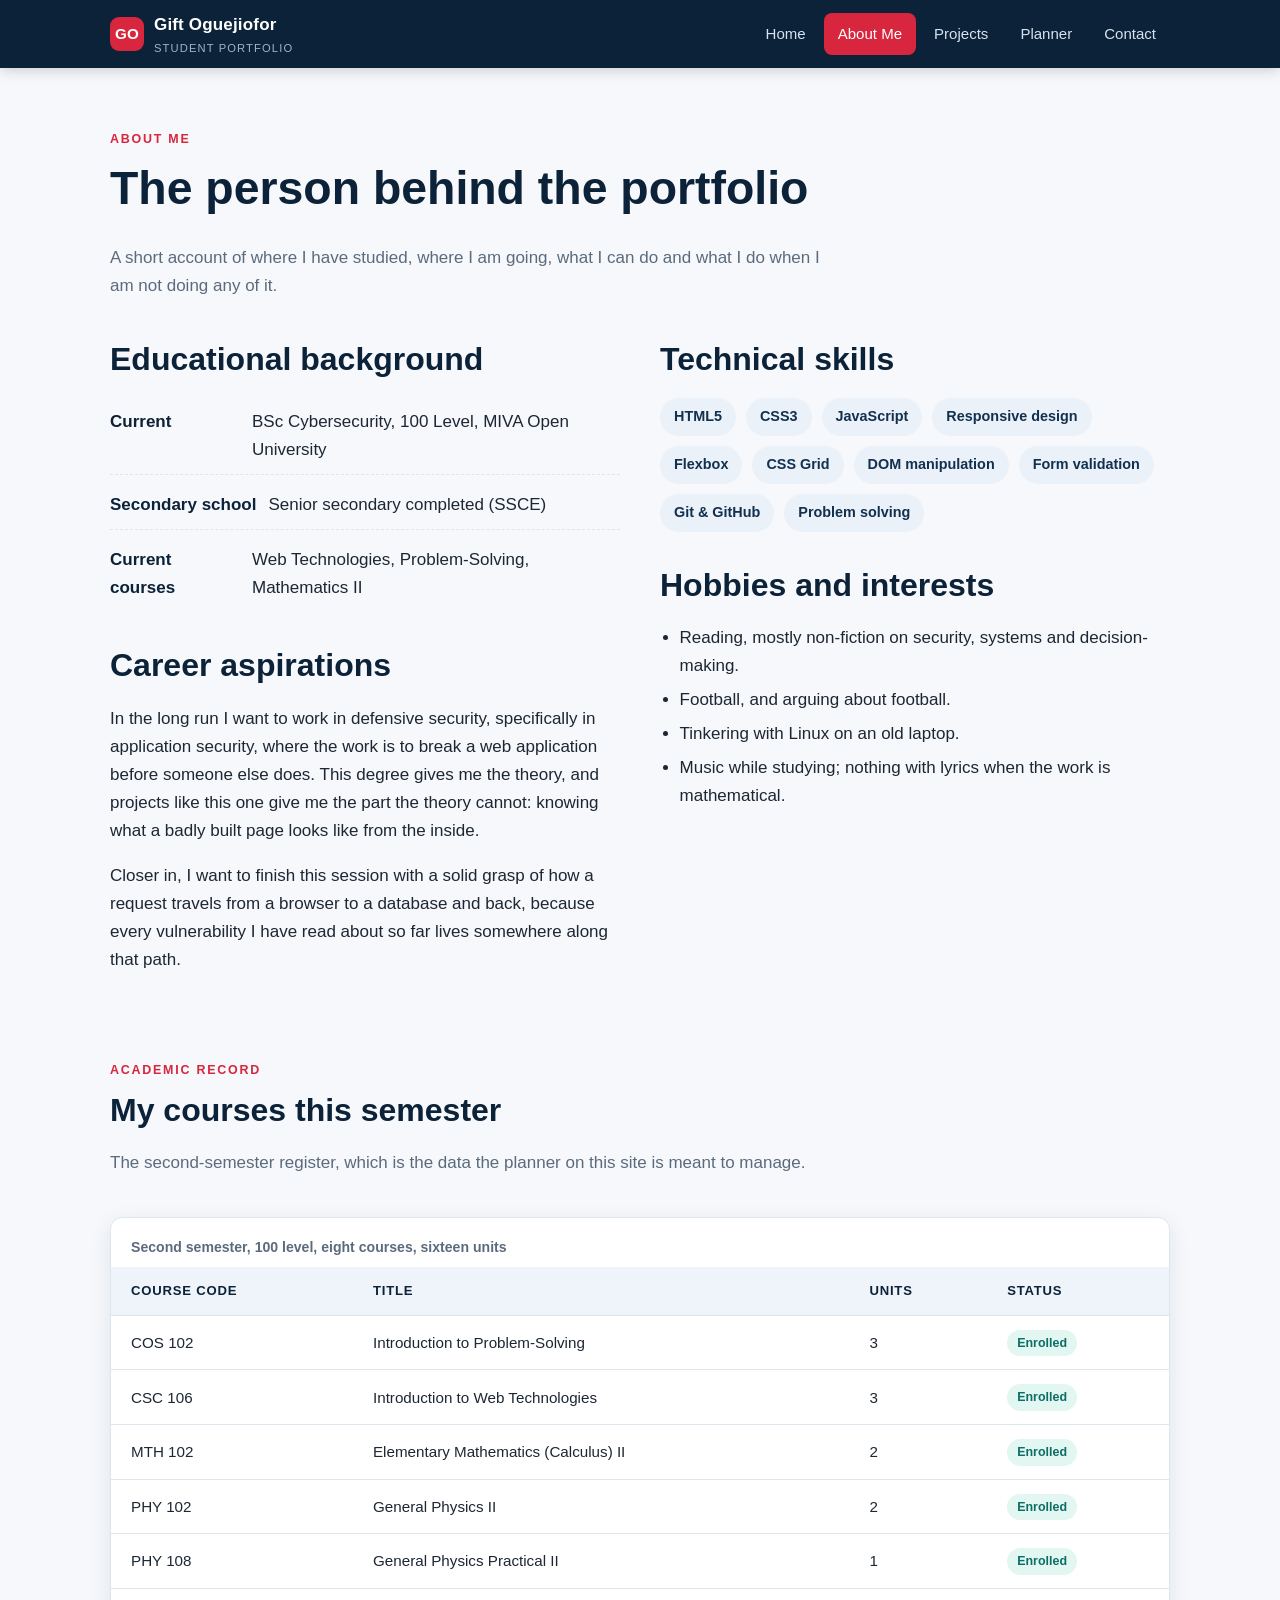
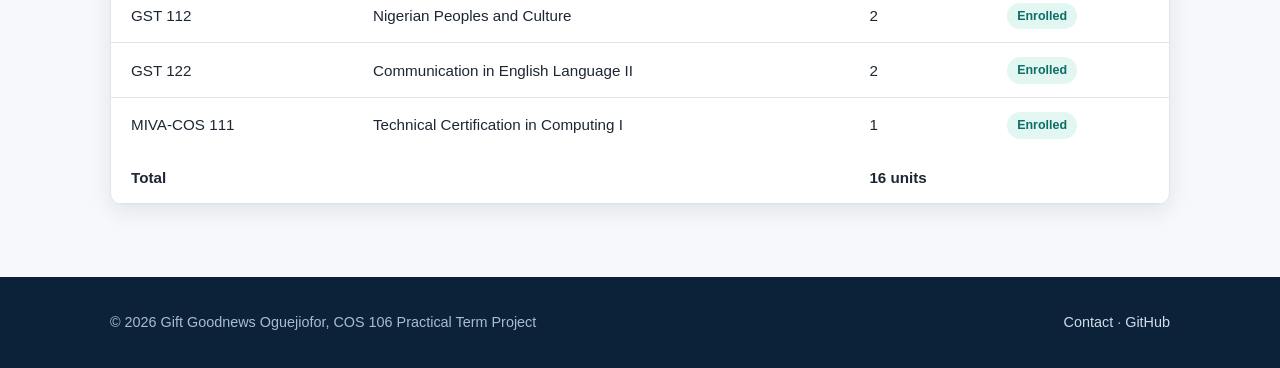
==== commit 8a746ad1: "Simplify about page wording, fix email placeholder, real project links, add site tour video" ====
--- a/about.html
+++ b/about.html
@@ -53,8 +53,8 @@
      <h2 id="backgroundTitle">Educational background</h2>
      <ul class="info-list">
       <li><strong>Current</strong><span>BSc Cybersecurity, 100 Level, MIVA Open University</span></li>
-      <li><strong>Previous</strong><span>Senior Secondary Certificate (SSCE)</span></li>
-      <li><strong>Relevant study</strong><span>Introduction to Web Technologies, Introduction to Problem-Solving, Elementary Mathematics II</span></li>
+      <li><strong>Secondary school</strong><span>Senior secondary completed (SSCE)</span></li>
+      <li><strong>Current courses</strong><span>Web Technologies, Problem-Solving, Mathematics II</span></li>
      </ul>
 
      <h2 style="margin-top:34px">Career aspirations</h2>
@@ -102,7 +102,7 @@
    <section aria-labelledby="recordTitle">
     <div class="page-head">
      <span class="eyebrow">Academic record</span>
-     <h2 id="recordTitle">Courses this session</h2>
+     <h2 id="recordTitle">My courses this semester</h2>
      <p class="muted">
       The second-semester register, which is the data the planner on this site is
       meant to manage.
@@ -125,49 +125,49 @@
         <td>COS 102</td>
         <td>Introduction to Problem-Solving</td>
         <td>3</td>
-        <td><span class="status status--now">In progress</span></td>
+        <td><span class="status status--done">Enrolled</span></td>
        </tr>
        <tr>
         <td>CSC 106</td>
         <td>Introduction to Web Technologies</td>
         <td>3</td>
-        <td><span class="status status--now">In progress</span></td>
+        <td><span class="status status--done">Enrolled</span></td>
        </tr>
        <tr>
         <td>MTH 102</td>
         <td>Elementary Mathematics (Calculus) II</td>
         <td>2</td>
-        <td><span class="status status--now">In progress</span></td>
+        <td><span class="status status--done">Enrolled</span></td>
        </tr>
        <tr>
         <td>PHY 102</td>
         <td>General Physics II</td>
         <td>2</td>
-        <td><span class="status status--now">In progress</span></td>
+        <td><span class="status status--done">Enrolled</span></td>
        </tr>
        <tr>
         <td>PHY 108</td>
         <td>General Physics Practical II</td>
         <td>1</td>
-        <td><span class="status status--now">In progress</span></td>
+        <td><span class="status status--done">Enrolled</span></td>
        </tr>
        <tr>
         <td>GST 112</td>
         <td>Nigerian Peoples and Culture</td>
         <td>2</td>
-        <td><span class="status status--now">In progress</span></td>
+        <td><span class="status status--done">Enrolled</span></td>
        </tr>
        <tr>
         <td>GST 122</td>
         <td>Communication in English Language II</td>
         <td>2</td>
-        <td><span class="status status--now">In progress</span></td>
+        <td><span class="status status--done">Enrolled</span></td>
        </tr>
        <tr>
         <td>MIVA-COS 111</td>
         <td>Technical Certification in Computing I</td>
         <td>1</td>
-        <td><span class="status status--done">Registered</span></td>
+        <td><span class="status status--done">Enrolled</span></td>
        </tr>
       </tbody>
       <tfoot>
--- a/css/style.css
+++ b/css/style.css
@@ -366,7 +366,8 @@
  padding: 30px;
 }
 .media-block h2.media-block h3 { color: #fff; }
-.media-block audio { width: 100%; }
+.media-block audio,
+.media-block video { width: 100%; border-radius: 8px; display: block; }
 
 /* ---------- 11. Academic planner ---------- */
 .planner { display: grid; grid-template-columns: 1fr; gap: 26px; }
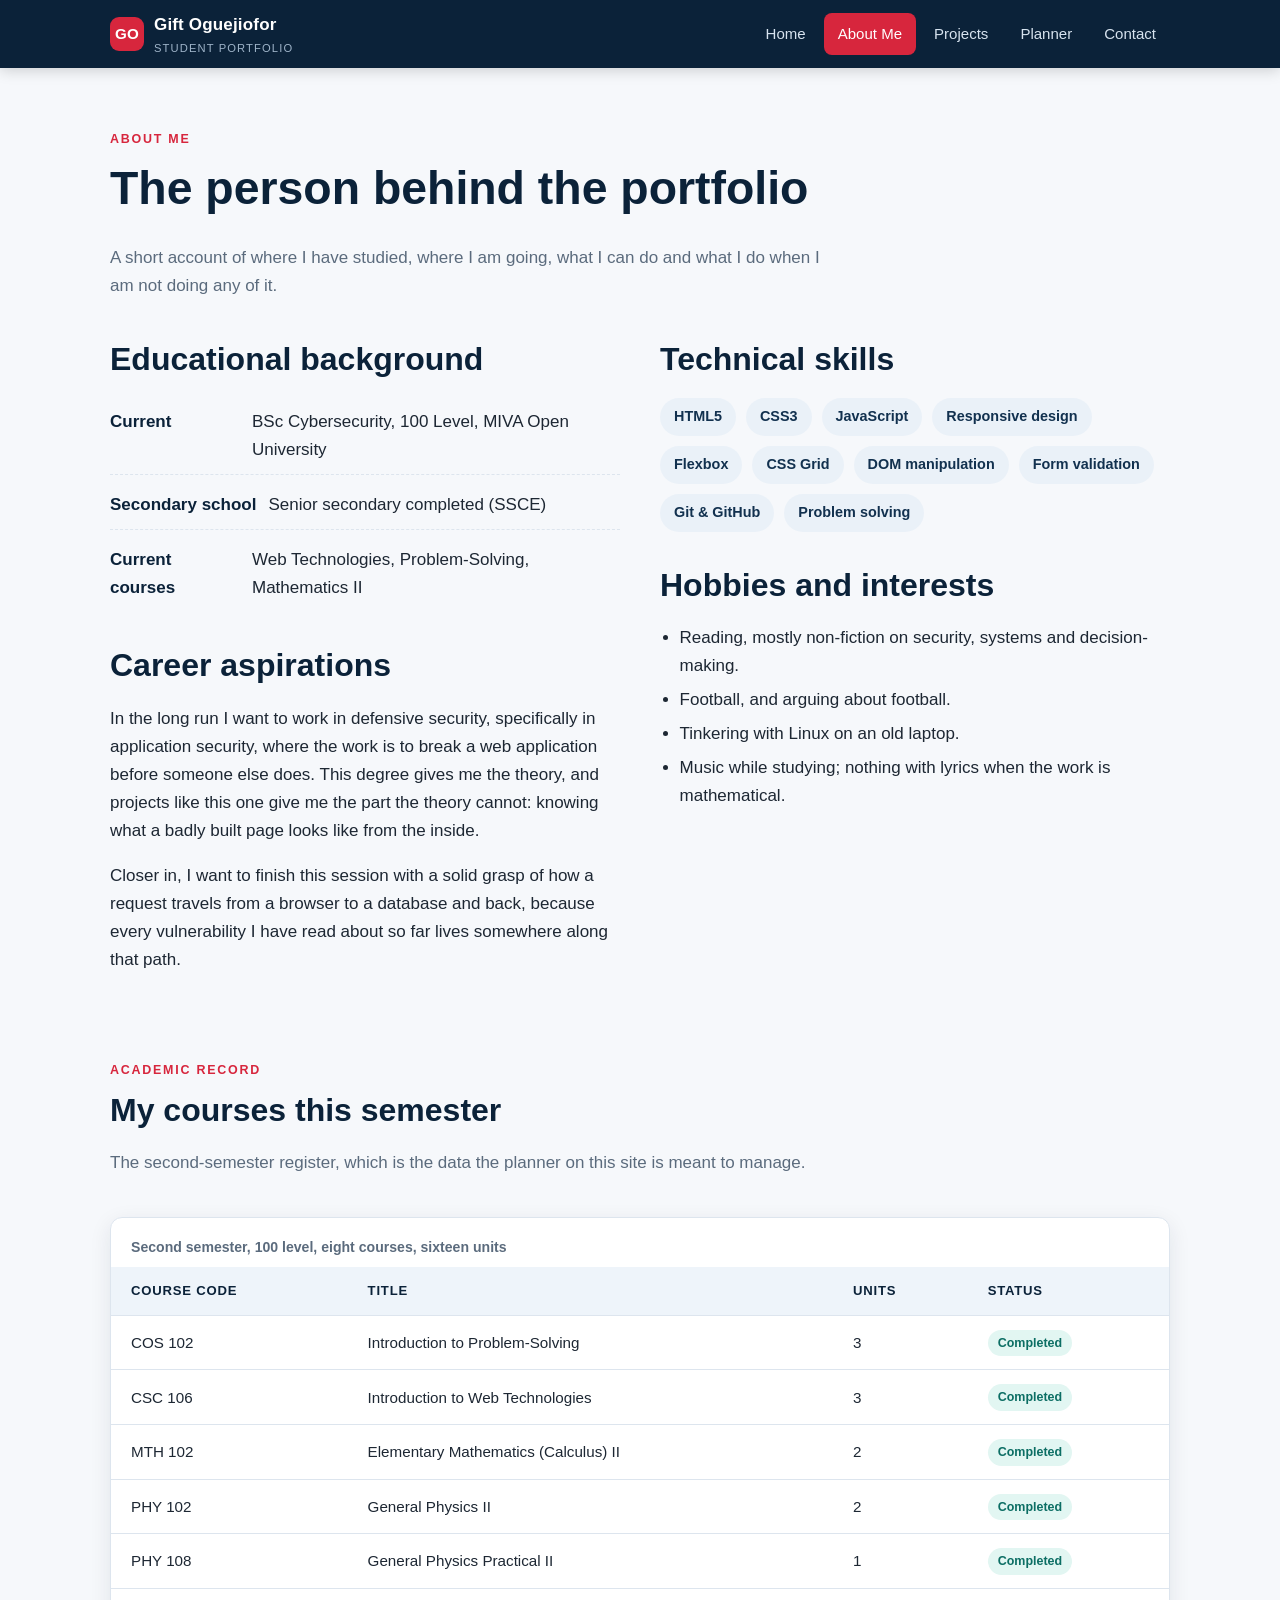
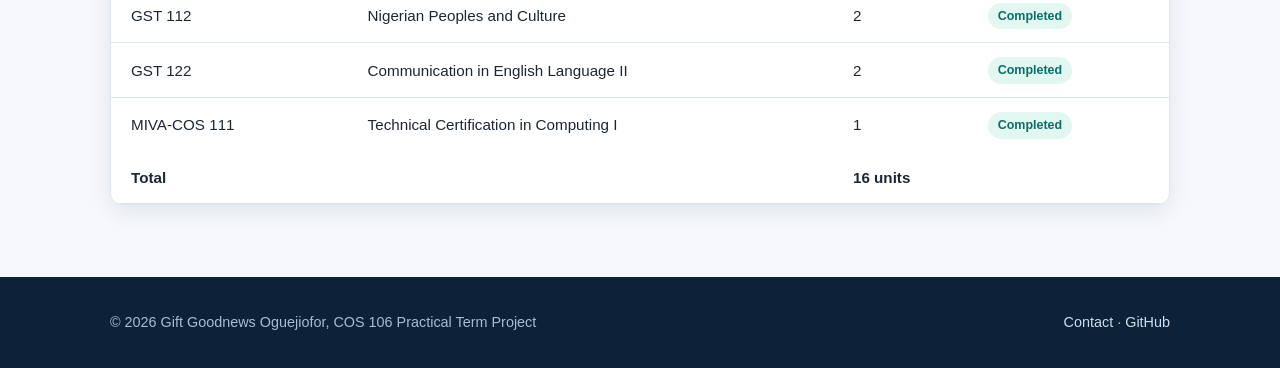
==== commit 8143eb96: "Mark every course as completed on the academic record" ====
--- a/about.html
+++ b/about.html
@@ -1,4 +1,4 @@
-<!DOCTYPE html>
+﻿<!DOCTYPE html>
 <html lang="en">
 <head>
  <meta charset="UTF-8">
@@ -125,49 +125,49 @@
         <td>COS 102</td>
         <td>Introduction to Problem-Solving</td>
         <td>3</td>
-        <td><span class="status status--done">Enrolled</span></td>
+        <td><span class="status status--done">Completed</span></td>
        </tr>
        <tr>
         <td>CSC 106</td>
         <td>Introduction to Web Technologies</td>
         <td>3</td>
-        <td><span class="status status--done">Enrolled</span></td>
+        <td><span class="status status--done">Completed</span></td>
        </tr>
        <tr>
         <td>MTH 102</td>
         <td>Elementary Mathematics (Calculus) II</td>
         <td>2</td>
-        <td><span class="status status--done">Enrolled</span></td>
+        <td><span class="status status--done">Completed</span></td>
        </tr>
        <tr>
         <td>PHY 102</td>
         <td>General Physics II</td>
         <td>2</td>
-        <td><span class="status status--done">Enrolled</span></td>
+        <td><span class="status status--done">Completed</span></td>
        </tr>
        <tr>
         <td>PHY 108</td>
         <td>General Physics Practical II</td>
         <td>1</td>
-        <td><span class="status status--done">Enrolled</span></td>
+        <td><span class="status status--done">Completed</span></td>
        </tr>
        <tr>
         <td>GST 112</td>
         <td>Nigerian Peoples and Culture</td>
         <td>2</td>
-        <td><span class="status status--done">Enrolled</span></td>
+        <td><span class="status status--done">Completed</span></td>
        </tr>
        <tr>
         <td>GST 122</td>
         <td>Communication in English Language II</td>
         <td>2</td>
-        <td><span class="status status--done">Enrolled</span></td>
+        <td><span class="status status--done">Completed</span></td>
        </tr>
        <tr>
         <td>MIVA-COS 111</td>
         <td>Technical Certification in Computing I</td>
         <td>1</td>
-        <td><span class="status status--done">Enrolled</span></td>
+        <td><span class="status status--done">Completed</span></td>
        </tr>
       </tbody>
       <tfoot>
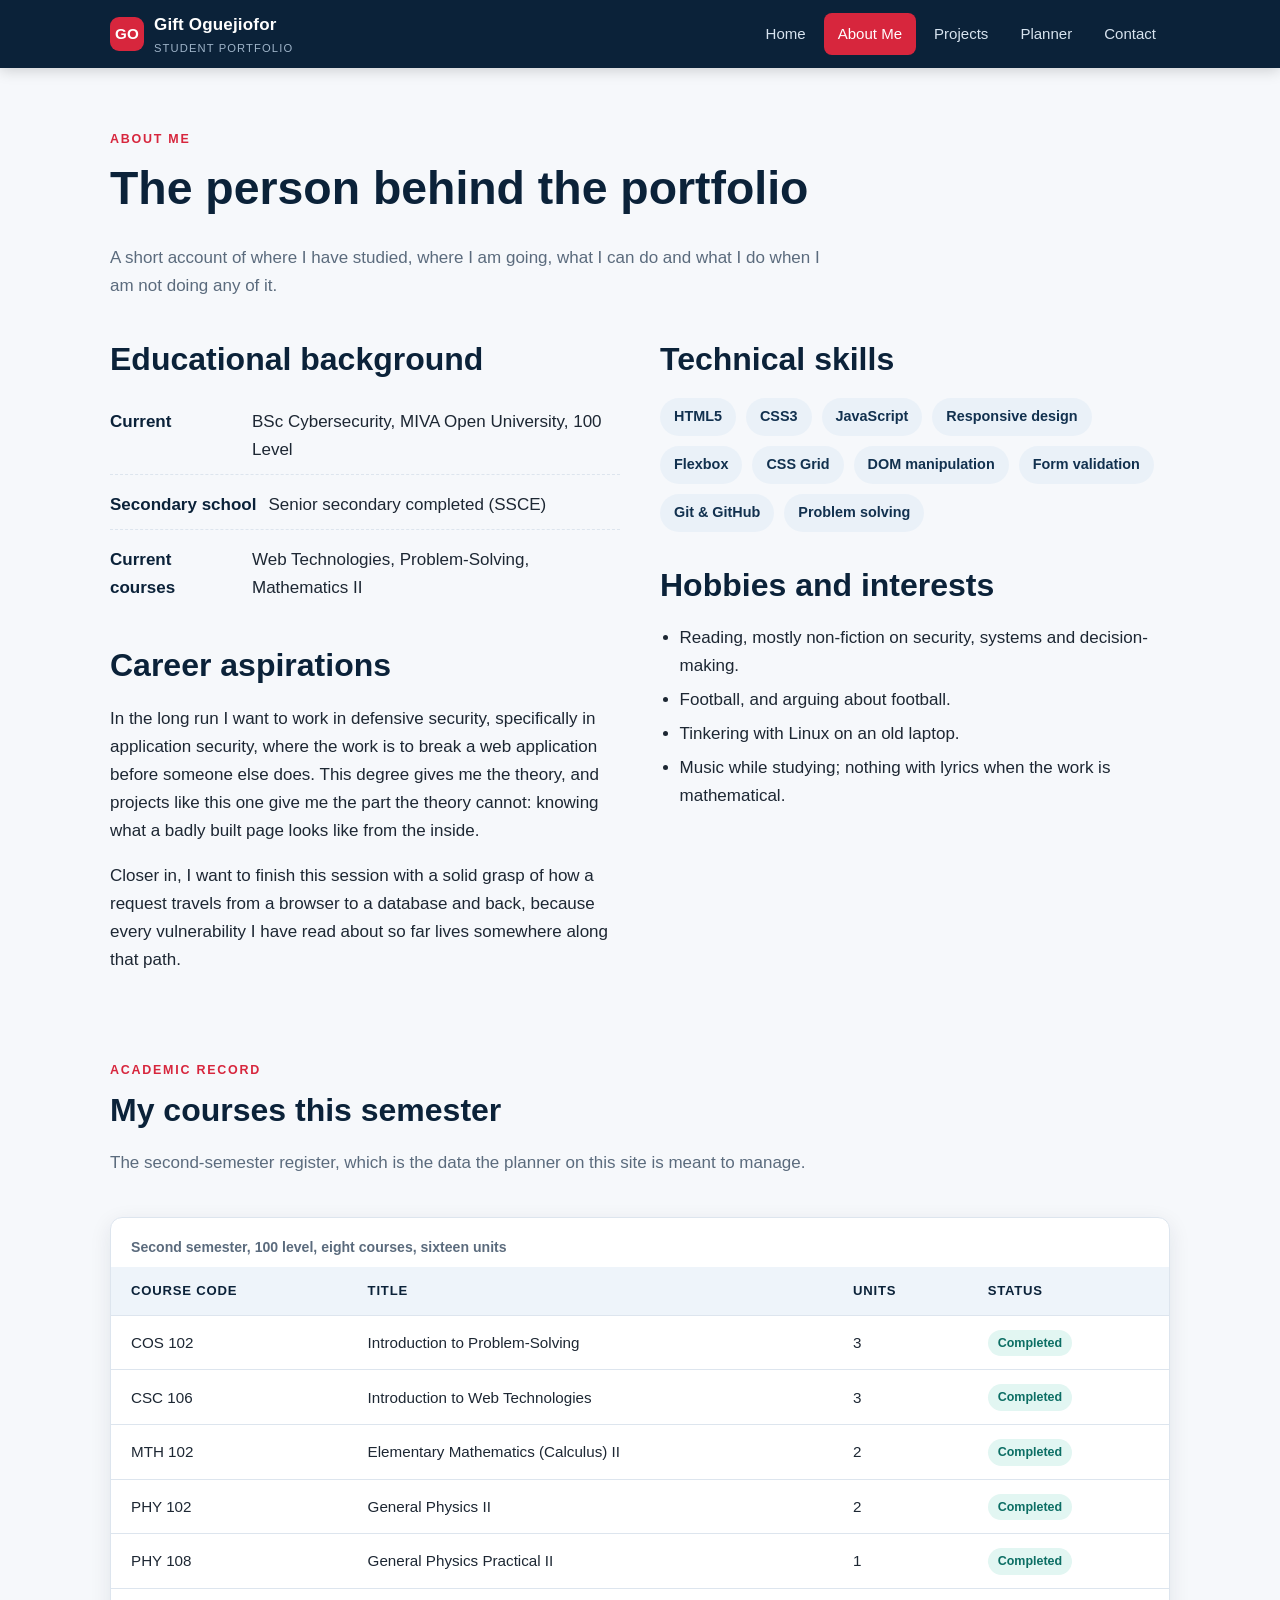
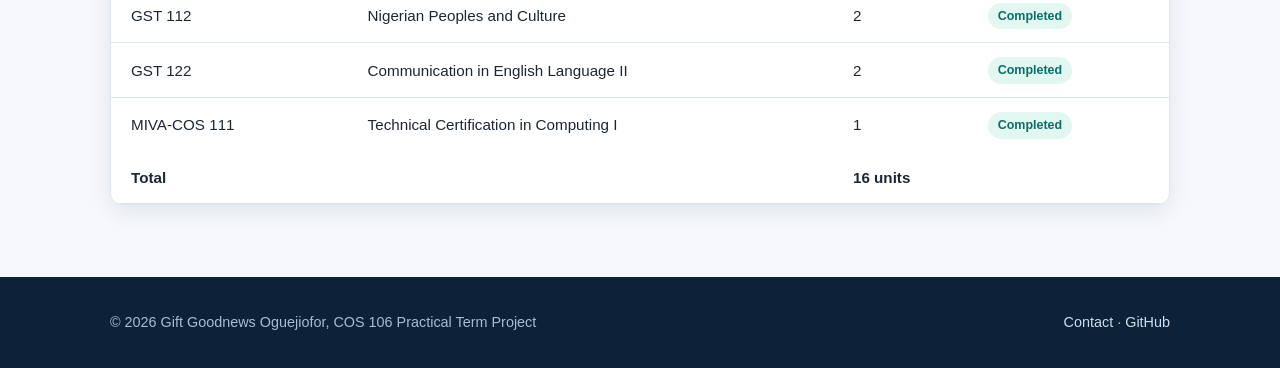
==== commit 956f43ac: "Rebuild tour video at 1080p from the current site; reorder education line" ====
--- a/about.html
+++ b/about.html
@@ -1,4 +1,4 @@
-﻿<!DOCTYPE html>
+<!DOCTYPE html>
 <html lang="en">
 <head>
  <meta charset="UTF-8">
@@ -52,14 +52,13 @@
     <div>
      <h2 id="backgroundTitle">Educational background</h2>
      <ul class="info-list">
-      <li><strong>Current</strong><span>BSc Cybersecurity, 100 Level, MIVA Open University</span></li>
+      <li><strong>Current</strong><span>BSc Cybersecurity, MIVA Open University, 100 Level</span></li>
       <li><strong>Secondary school</strong><span>Senior secondary completed (SSCE)</span></li>
       <li><strong>Current courses</strong><span>Web Technologies, Problem-Solving, Mathematics II</span></li>
      </ul>
 
      <h2 style="margin-top:34px">Career aspirations</h2>
      <p>
-      <!-- PLACEHOLDER: 3-5 sentences, in your own words -->
       In the long run I want to work in defensive security, specifically in
       application security, where the work is to break a web application before
       someone else does. This degree gives me the theory, and projects like this one
